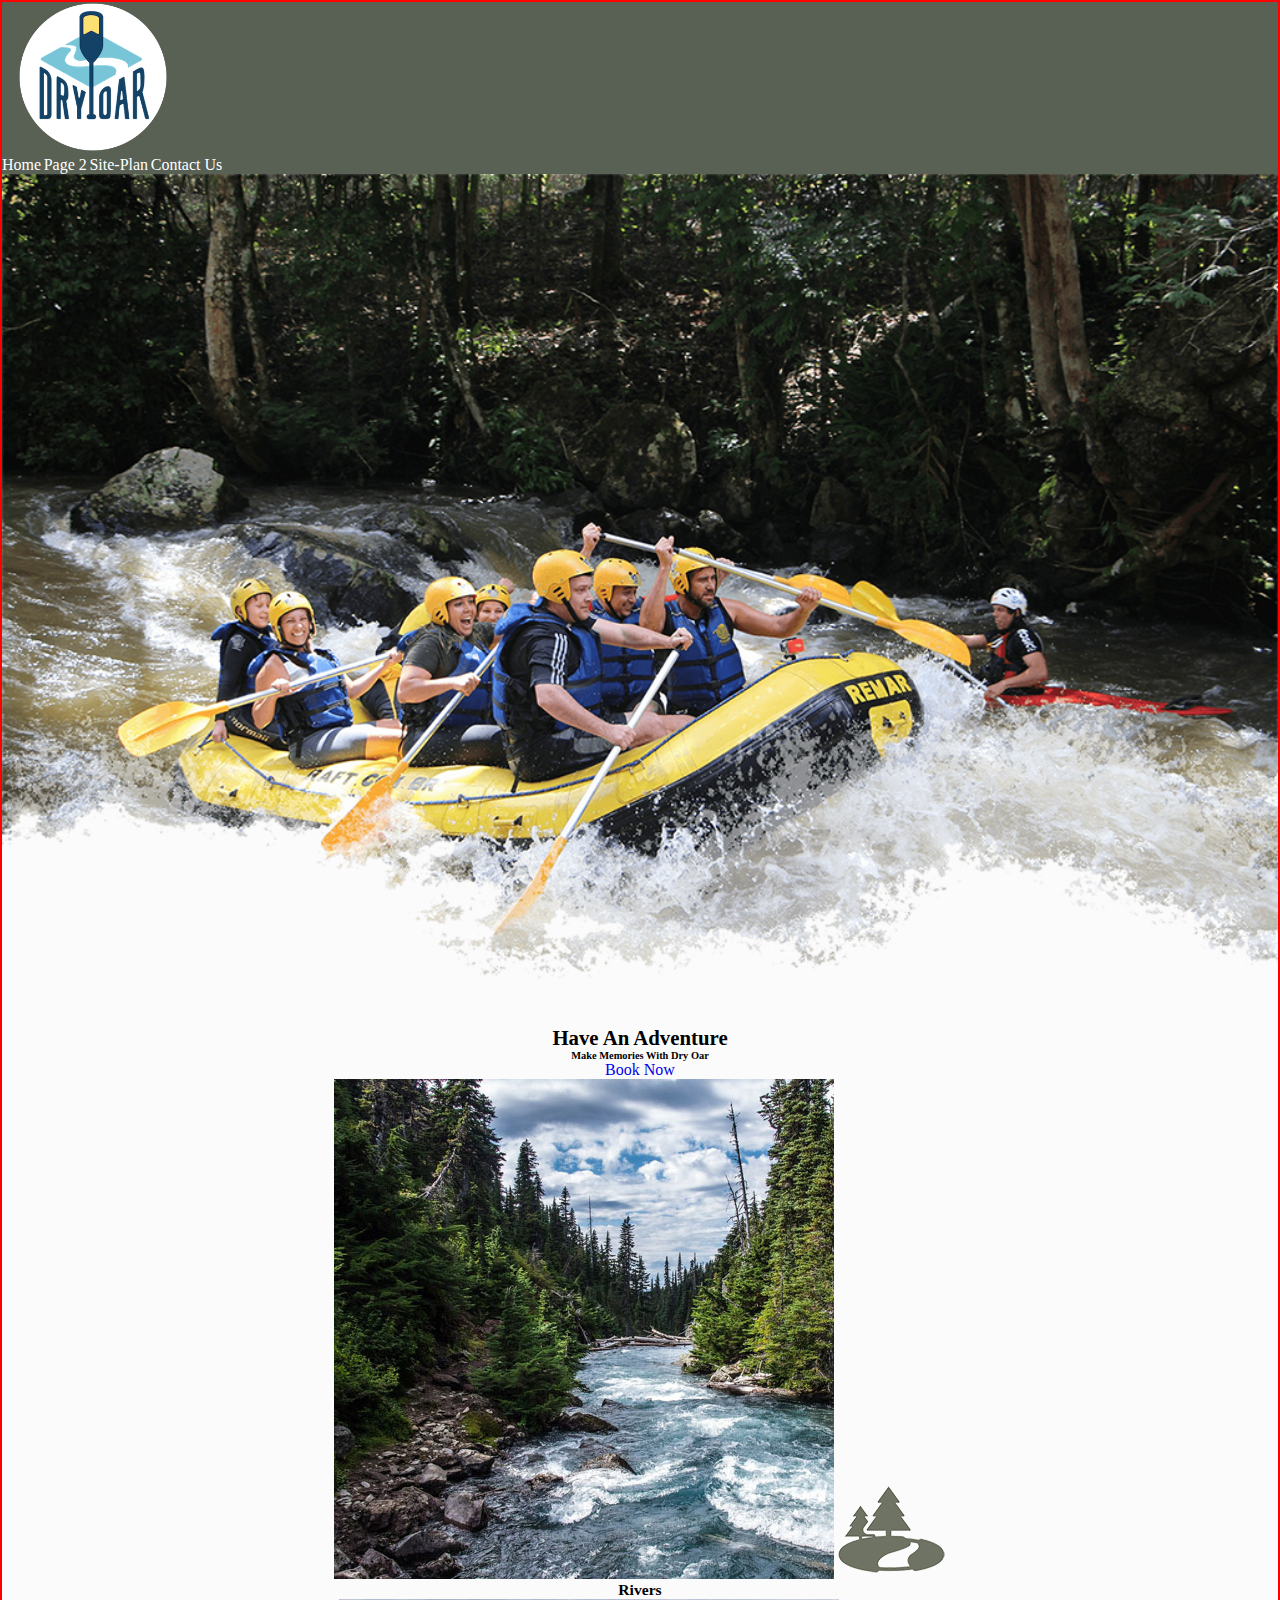
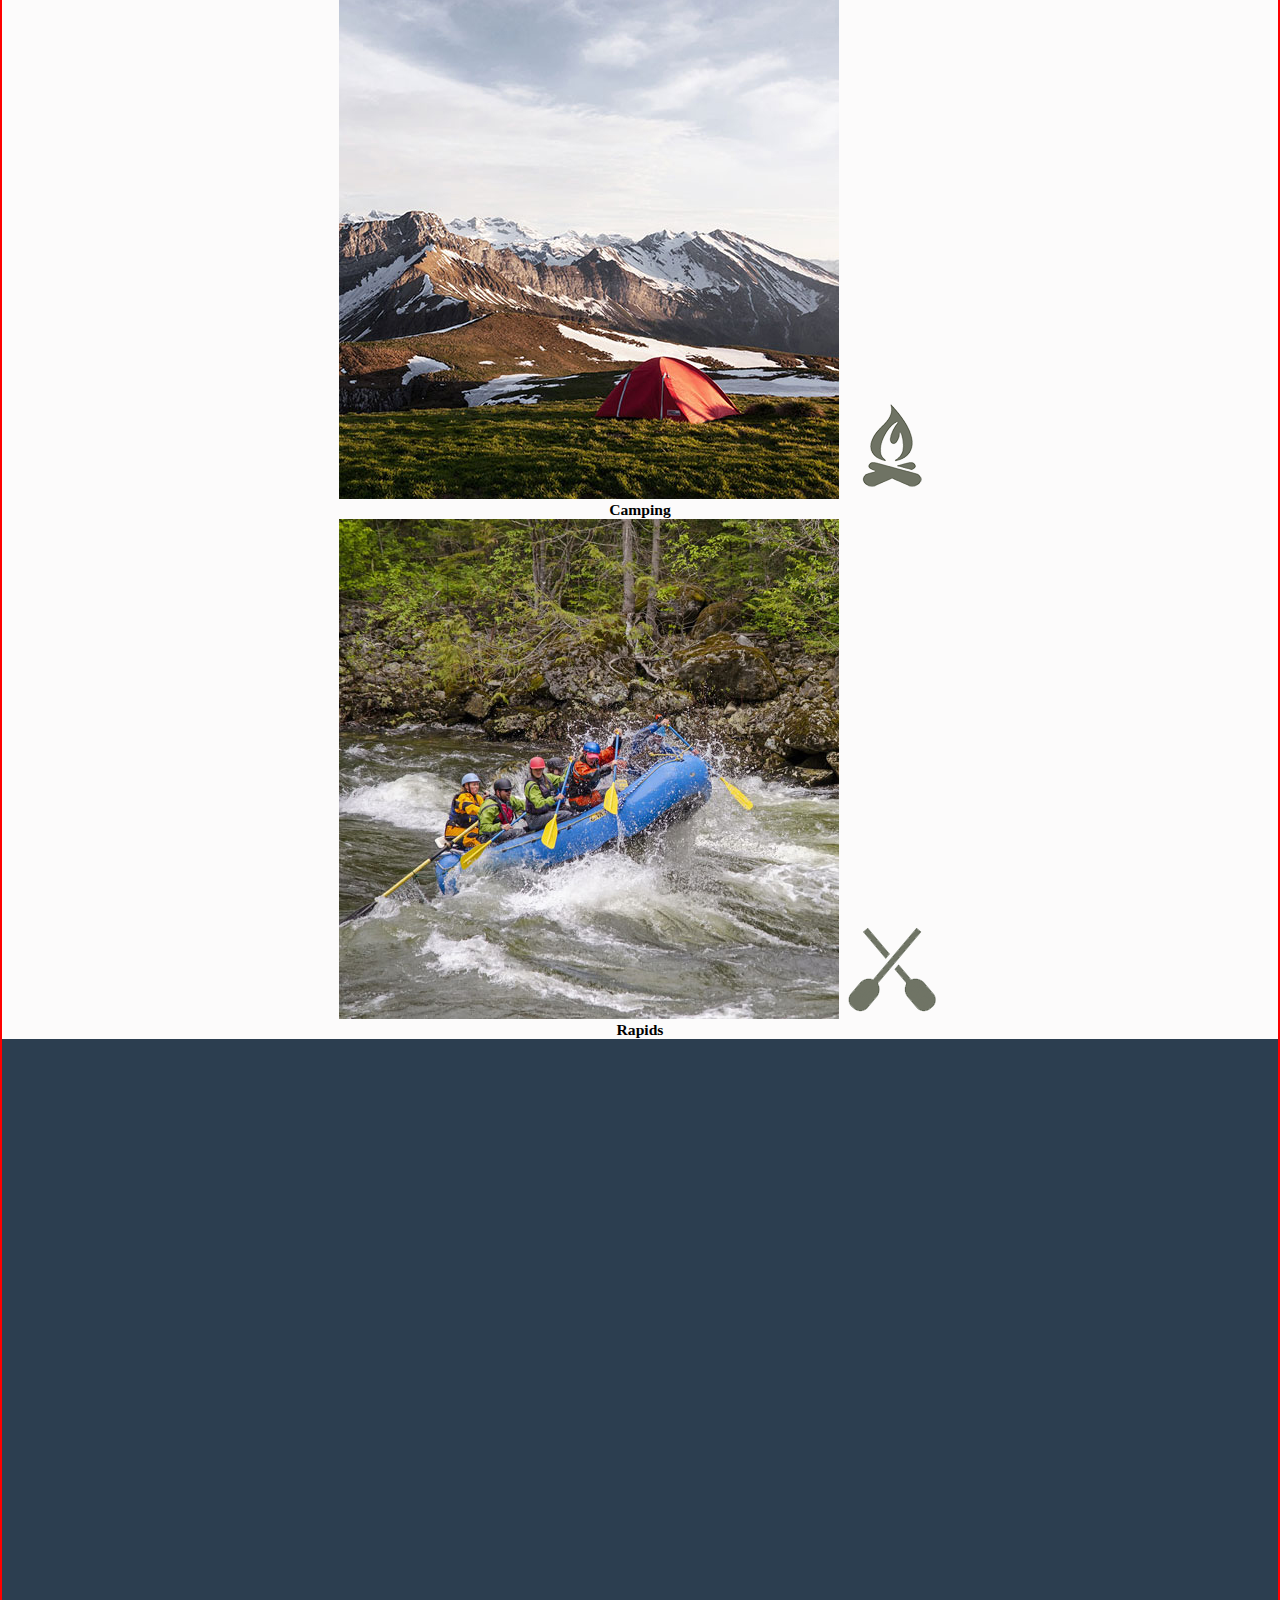
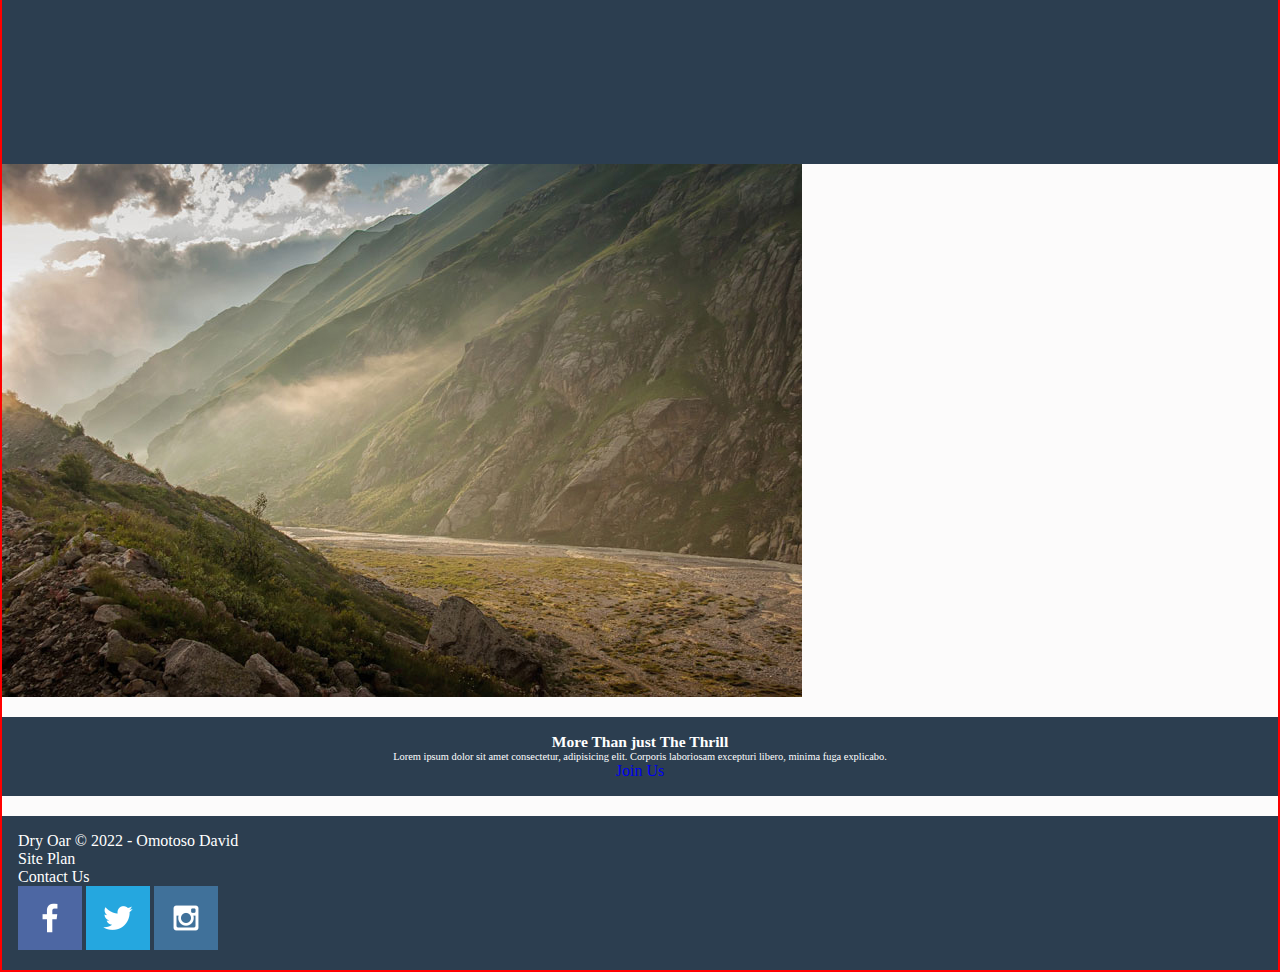
==== wrr/index.html @ 2b9e4d1c "created the css file for the wrr poject" ====
<!DOCTYPE html>
<html lang="en">
<head>
          <meta charset="UTF-8">
          <meta http-equiv="X-UA-Compatible" content="IE=edge">
          <meta name="viewport" content="width=device-width, initial-scale=1.0">
          <link rel="stylesheet" href="./styles/style.css">
          <title>Document</title>
</head>
<body>
          <div id="content">

                    <header>
                              <a id="logo-link" href="index.html"><img src="images/logo.png" alt="Dry Oar Logo" class="logo"></a>
                              <nav>
                                        <a href="index.html">Home</a>
                                        <a href="#">Page 2</a>
                                        <a href="site-plan-rafting.html">Site-Plan</a>
                                        <a href="contact-us.html">Contact Us</a>
                                        <!-- <a href=""></a> -->
                              </nav>
                    </header>
          
                    <div id="hero">
                              <div id="hero-box">
                                        <img src="images/hero.png" alt="People Enjoying whit" id="hero-img">
                              </div>
                    </div>
                    
                    <section id="hero-msg">
                              <h1 class="home-title">Have An Adventure</h1>
                              <h4>Make Memories With Dry Oar</h4>
                              <div class="button-box">
                                        <a href="rates.html" class="book">Book Now</a>
                              </div>
          
                              
                    </section>
          
                    <main class="home-grid">
                              <section class="River-cards">
                                        <img class="card-img" src="images/rivers.jpg" alt="river in forest">
                                        <img class="icon" src="images/river_icon.png" alt="river icon">
                                        <h2>Rivers</h2>
                              </section>
          
                              <section class="camping-cards">
                                        <img class="card-img" src="images/camping.jpg" alt="tent in mountains">
                                        <img class="icon" src="images/fire_icon.png" alt="fire icon">
                                        <h2>Camping</h2>
                              </section>
          
                              <section class="rapid-cards">
                                        <img class="card-img" src="images/rapids.jpg" alt="rafting boat">
                                        <img class="icon" src="images/oars.png" alt="oars icon">
                                        <h2>Rapids</h2>
                              </section>

                              <div id="background"></div> 
                              
                              <img src="images/mountains.jpg" alt="Misty mountains" class="mountains">
                              <section class="msg">
                                        <h2>More Than just The Thrill</h2>
                                        <p>Lorem ipsum dolor sit amet consectetur, adipisicing elit. Corporis laboriosam excepturi libero, minima fuga explicabo.</p>
                                        <a href="rivers.html" class="join">Join Us</a>
                              </section>
                    </main>
          
                    <footer>
                              <p>Dry Oar &copy; 2022 - Omotoso David</p>
                              <p><a href="site-plan-rafting.html">Site Plan</a></p>
                              <p><a href="contact-us.html">Contact Us</a></p>
                              <div class="social">
                                        <a href="https://facebook.com"><img src="images/facebook.png" alt="fb icon"></a>
                                        <a href="https://twitter.com"><img src="images/twitter.png" alt="twitter icon"></a>
                                        <a href="https://instagram.com"><img src="images/instagram.png" alt="Instagram icon"></a>
                              </div>
                    </footer>
          </div>
          
</body>
</html>
---- wrr/styles/style.css ----
* {
          margin: 0;
          padding: 0;
          box-sizing: border-box;
}

:root {
          /* change the values below to your colors from your palette */
          --primary-color: #2A2B2A   ;
          --secondary-color: #EFF8E2 ;
          --accent1-color: #D5A021;
          --accent2-color: #7A8FE1;
        
          /* change the values below to your chosen font(s) */
          --heading-font: Lato, Helvetica, sans-serif;
          --paragraph-font: 'Lato', sans-serif;
        
          /* these colors below should be chosen from among your palette colors above */
          --headline-color-on-white: #2c3e50;  /* headlines on a white background */ 
          --headline-color-on-color: white; /* headlines on a colored background */ 
          --paragraph-color-on-white: #2c3e50; /* paragraph text on a white background */ 
          --paragraph-color-on-color: white; /* paragraph text on a colored background */ 
          --paragraph-background-color: #f1f2f6  ;
          --nav-link-color: #2c3e50;
          --nav-background-color: #6E8898;
          --nav-hover-link-color: white;
          --nav-hover-background-color: #2c3e50;
        }


#content {
          max-width: 1600px;
          margin: 0 auto;
          border: 2px solid red;
          text-align: center;
}
a {
          text-decoration: none;
          font-size: 1rem;
}
a:hover {
          background-color: var(--primary-color);
          color: var(--paragraph-color-on-color);
}
nav a
#hero-msg h1, #hero-msg h4
.button-box
main section {
          text-align: center;
}

body {
          background-color: #fcfbfb;
          font-size: 65%;
      }
header {
          background-color:rgba(20,30,13, .7);
          text-align: left;
          color: var(--headline-color-on-color);
      }
header img {
          max-height: 150px;
          margin-left: 1rem;
}
header a {
          color: var(--paragraph-color-on-color);
}
nav a:hover {
          background-color: black;
      }

/* hero {
          width: 100%;
} */

#hero-box img {
          width: 100%;
}

#background {
          height: 725px;
          width: 100%;
          background-color: var( --headline-color-on-white);
}

.mountains {
          
          display: block;
}

.msg {
          background-color: #2c3e50;
          margin: 20px 0;
          padding: 1rem;
          color: var(--paragraph-color-on-color);
}

footer {
          text-align: left;
          font-size: 1rem;
          padding: 1rem;
          background-color: #2c3e50;
          color: var(--paragraph-color-on-color);
}
footer a {
          line-height: 1rem;
          text-decoration: none;
          color: var(--paragraph-color-on-color);
}
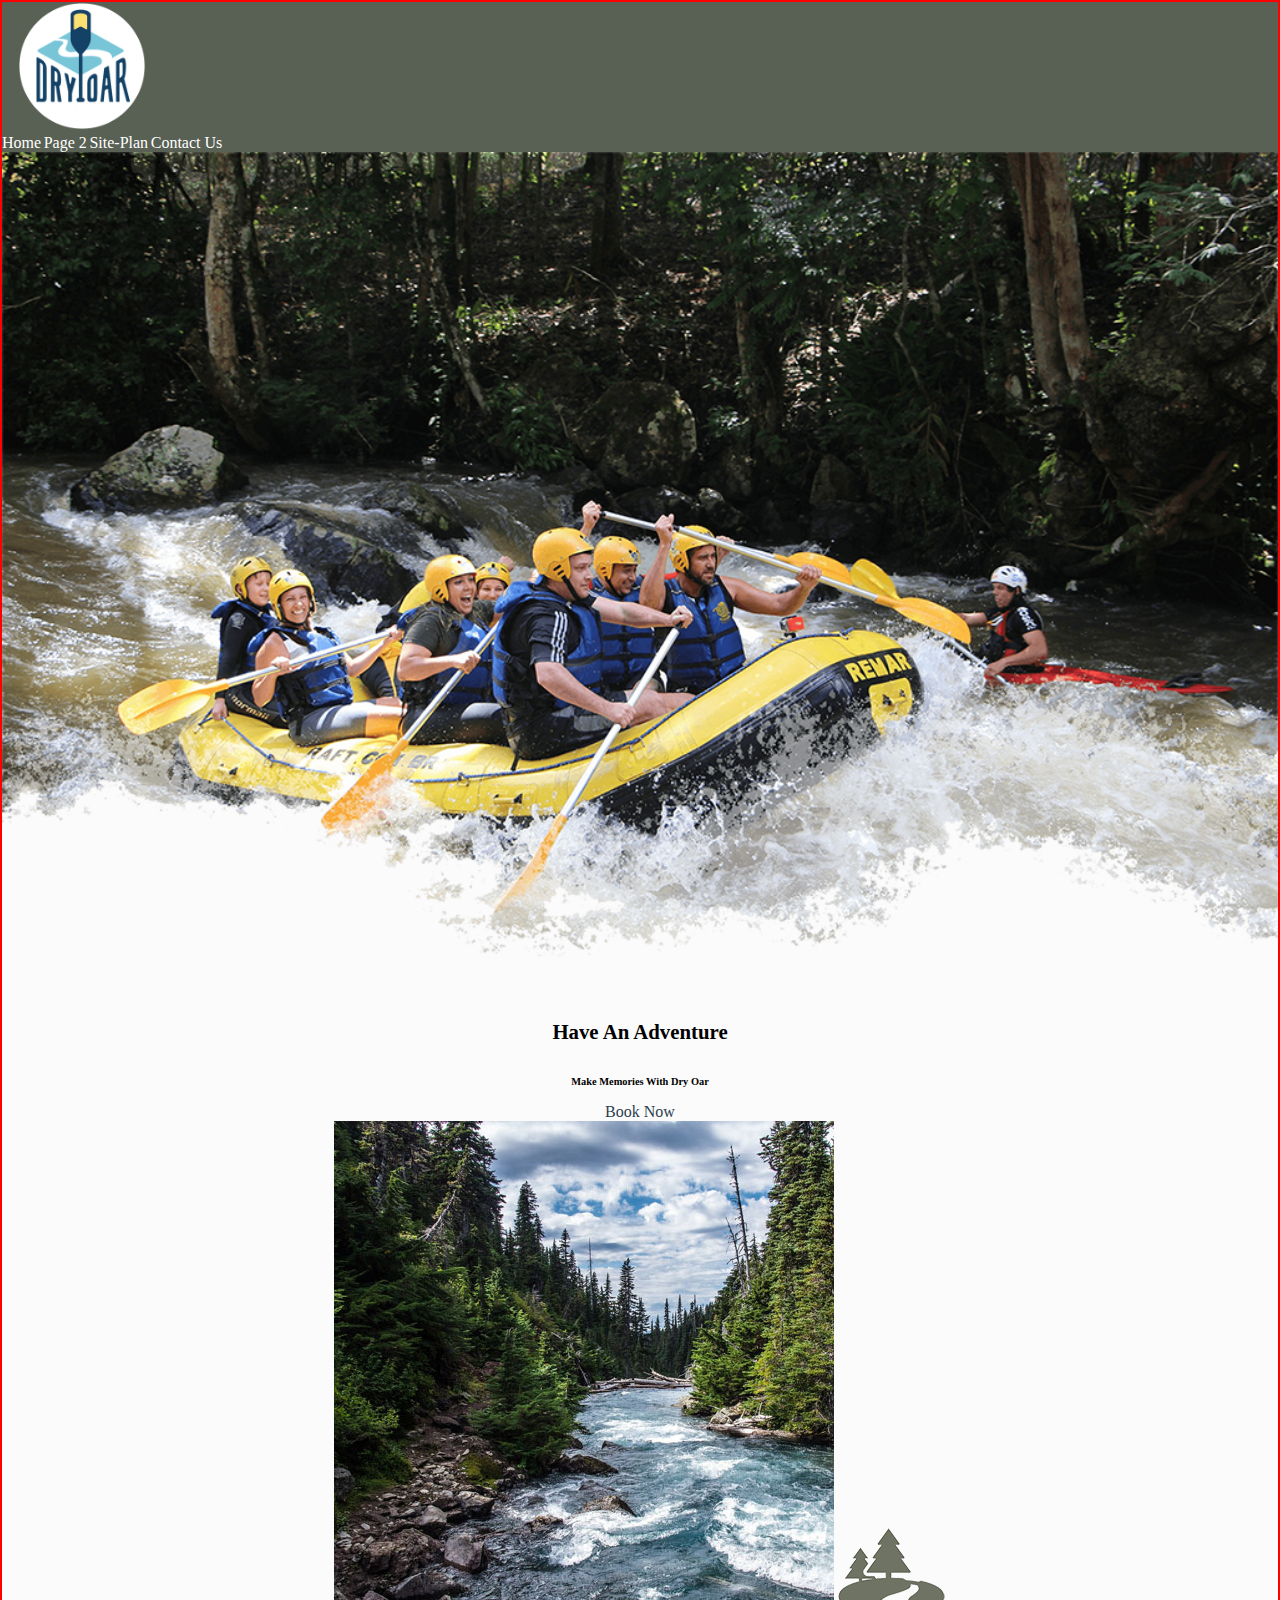
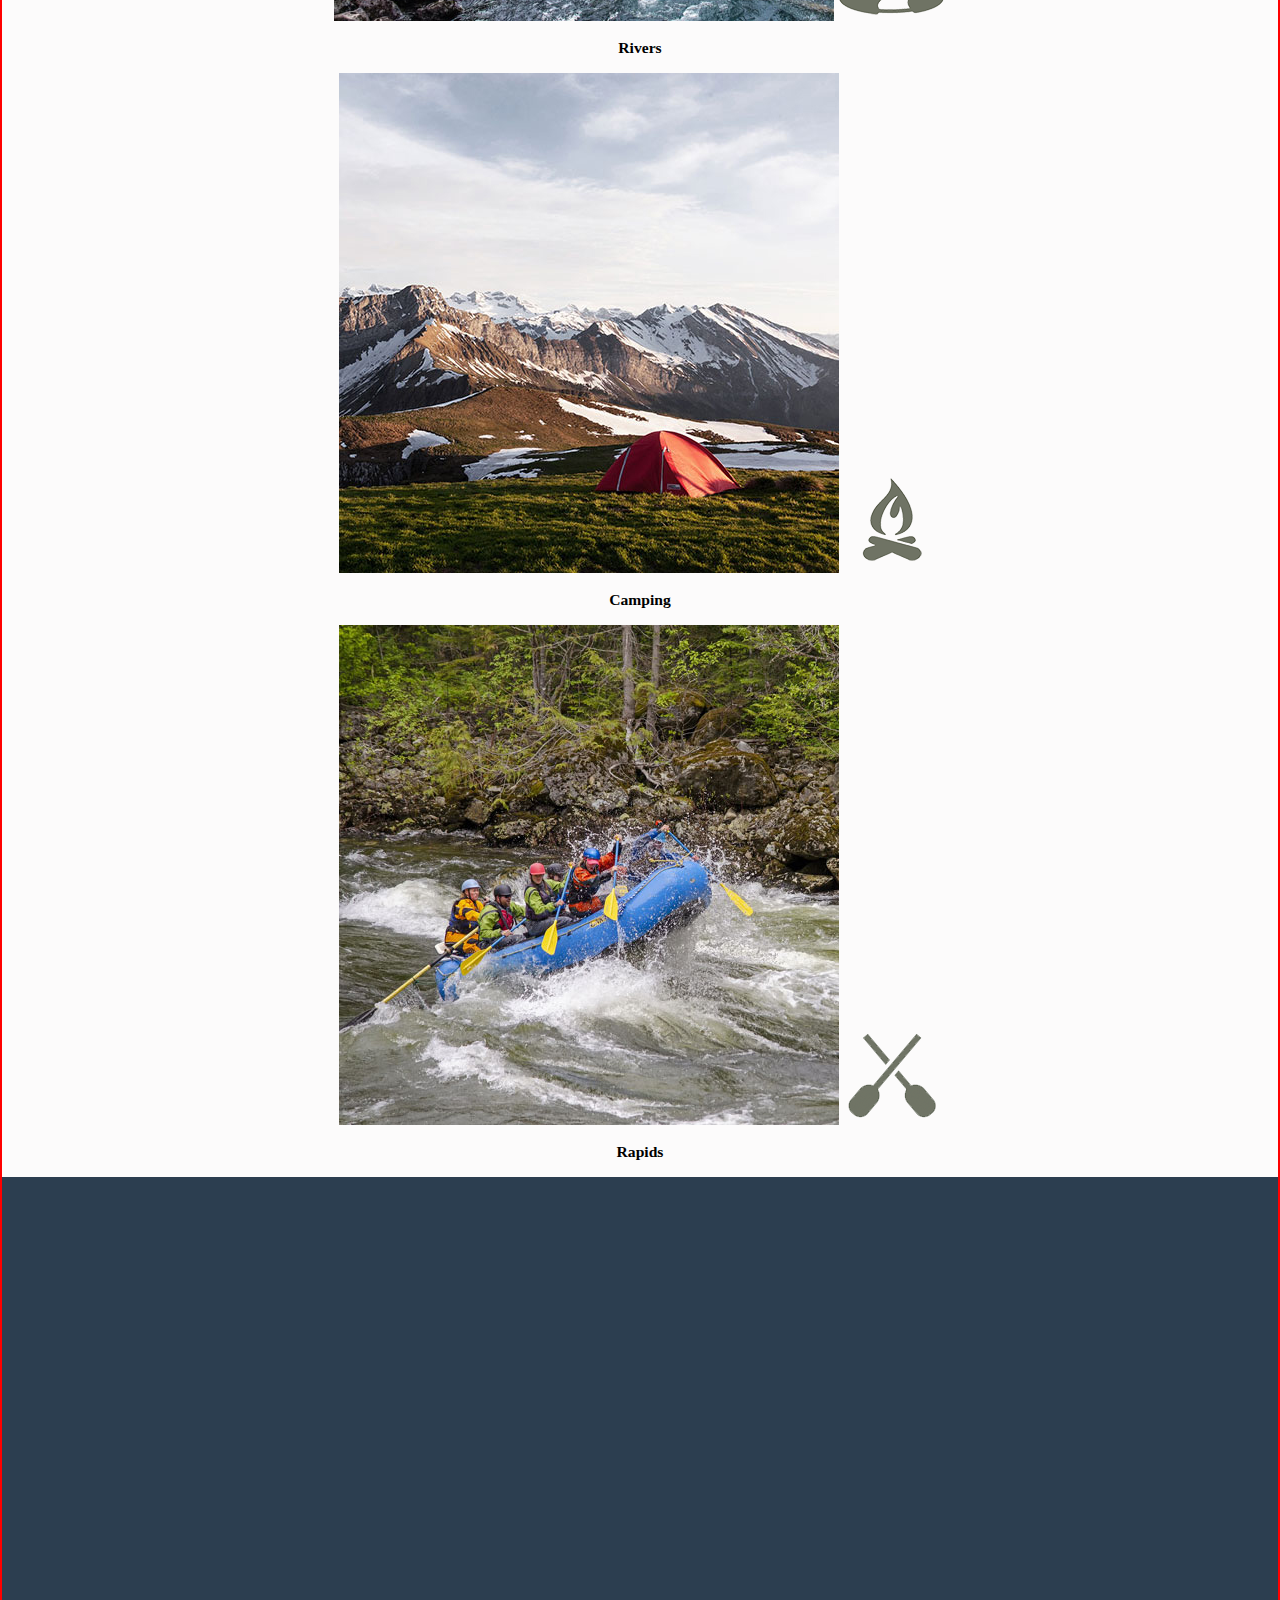
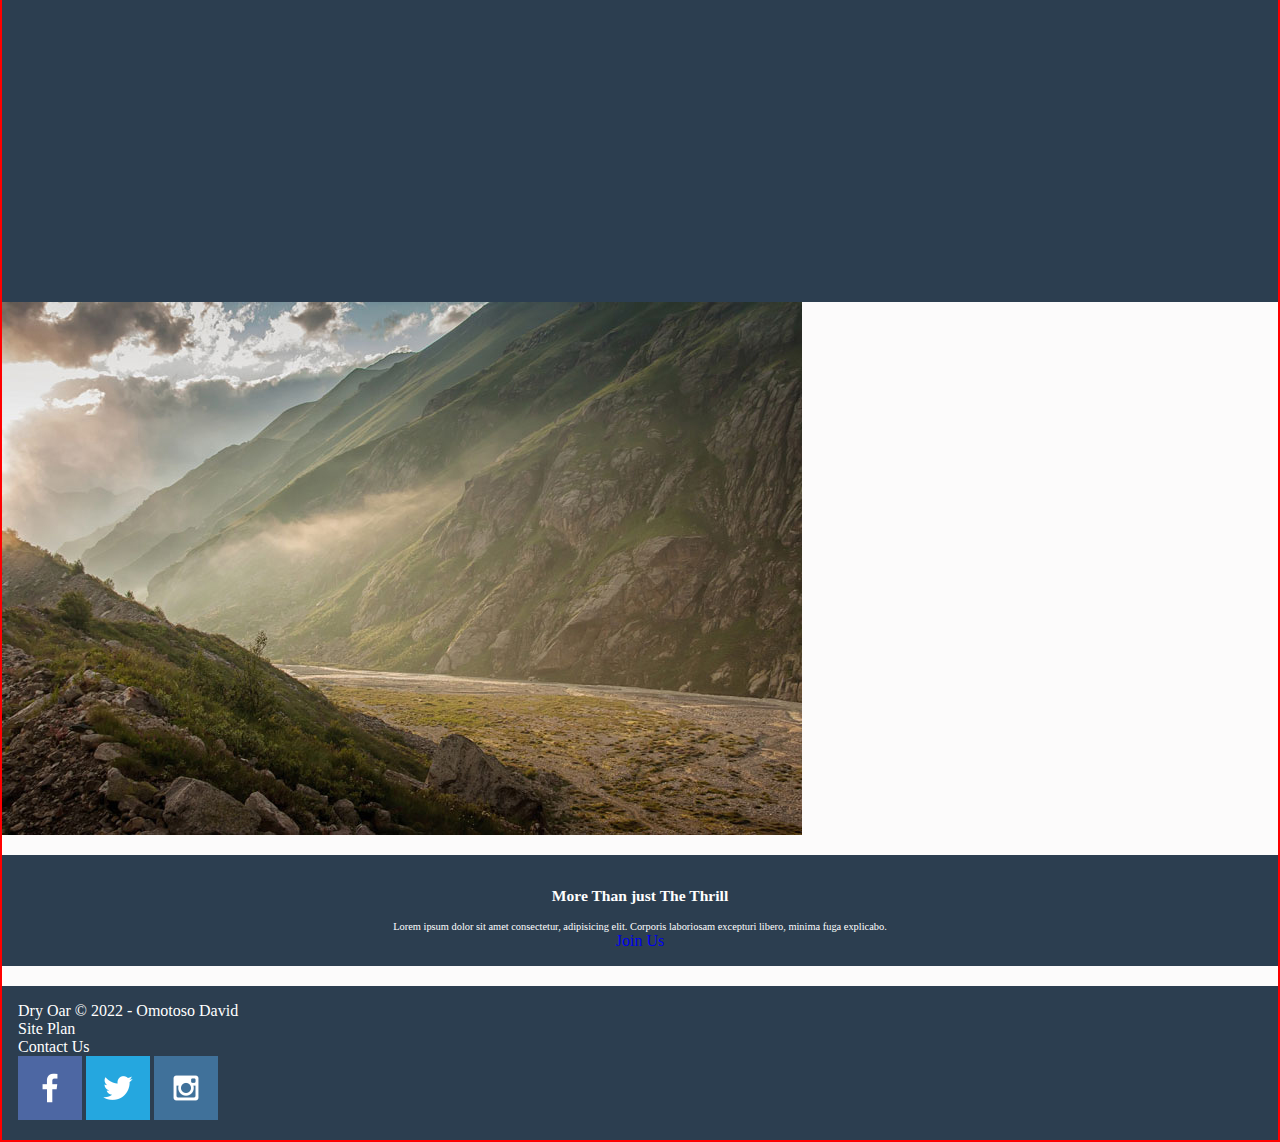
==== commit 6a19e638: "finished this weeks assignments" ====
--- a/wrr/index.html
+++ b/wrr/index.html
@@ -57,7 +57,7 @@
                               </section>
 
                               <div id="background"></div> 
-                              
+
                               <img src="images/mountains.jpg" alt="Misty mountains" class="mountains">
                               <section class="msg">
                                         <h2>More Than just The Thrill</h2>
@@ -71,9 +71,9 @@
                               <p><a href="site-plan-rafting.html">Site Plan</a></p>
                               <p><a href="contact-us.html">Contact Us</a></p>
                               <div class="social">
-                                        <a href="https://facebook.com"><img src="images/facebook.png" alt="fb icon"></a>
-                                        <a href="https://twitter.com"><img src="images/twitter.png" alt="twitter icon"></a>
-                                        <a href="https://instagram.com"><img src="images/instagram.png" alt="Instagram icon"></a>
+                                        <a href="https://facebook.com" target="_blank"><img src="images/facebook.png" alt="fb icon"></a>
+                                        <a href="https://twitter.com" target="_blank"><img src="images/twitter.png" alt="twitter icon"></a>
+                                        <a href="https://instagram.com" target="_blank"><img src="images/instagram.png" alt="Instagram icon"></a>
                               </div>
                     </footer>
           </div>
--- a/wrr/styles/style.css
+++ b/wrr/styles/style.css
@@ -40,7 +40,7 @@
 }
 a:hover {
           background-color: var(--primary-color);
-          color: var(--paragraph-color-on-color);
+          color: var(--nav-hover-link-color);
 }
 nav a
 #hero-msg h1, #hero-msg h4
@@ -48,7 +48,9 @@
 main section {
           text-align: center;
 }
-
+h1, h2, h3, h4 {
+          padding: 1rem;
+}
 body {
           background-color: #fcfbfb;
           font-size: 65%;
@@ -64,6 +66,12 @@
 }
 header a {
           color: var(--paragraph-color-on-color);
+}
+.logo {
+          width: 8rem;
+}
+.button-box a {
+          color: var(--paragraph-color-on-white);
 }
 nav a:hover {
           background-color: black;
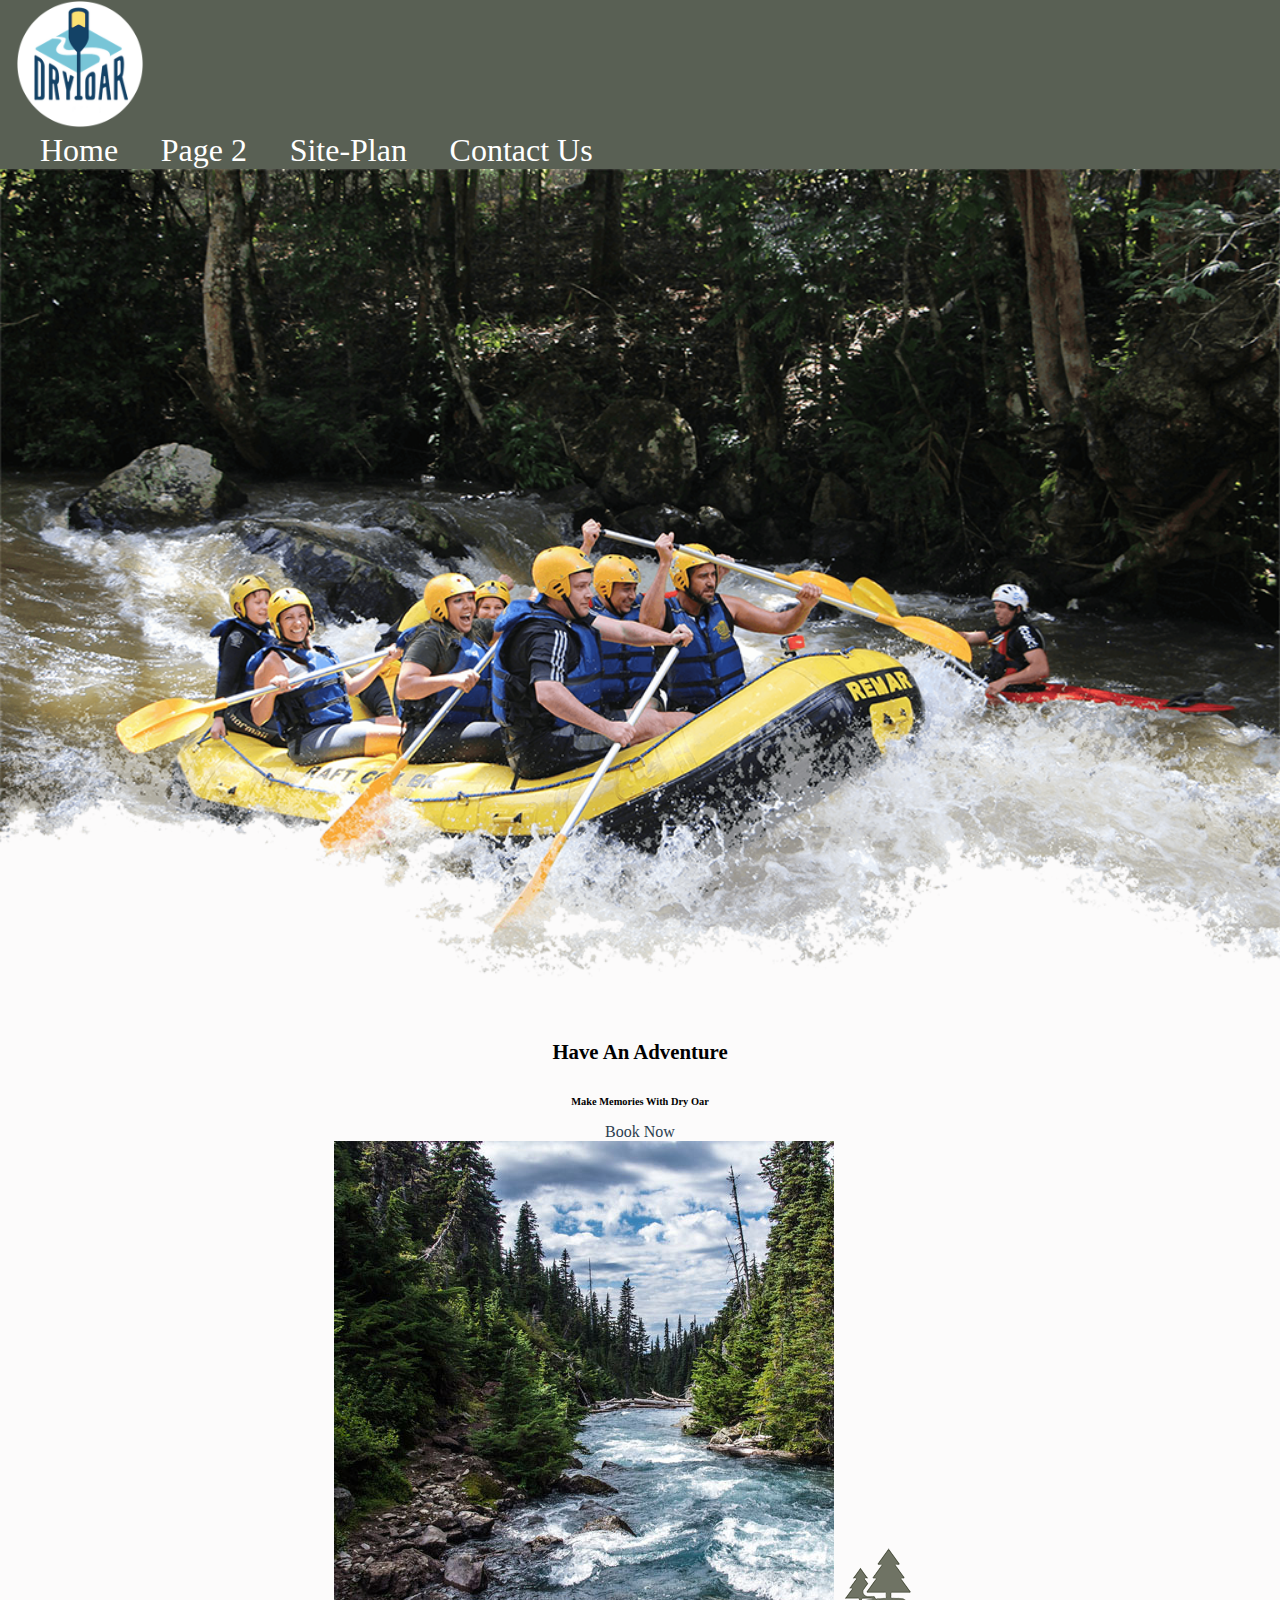
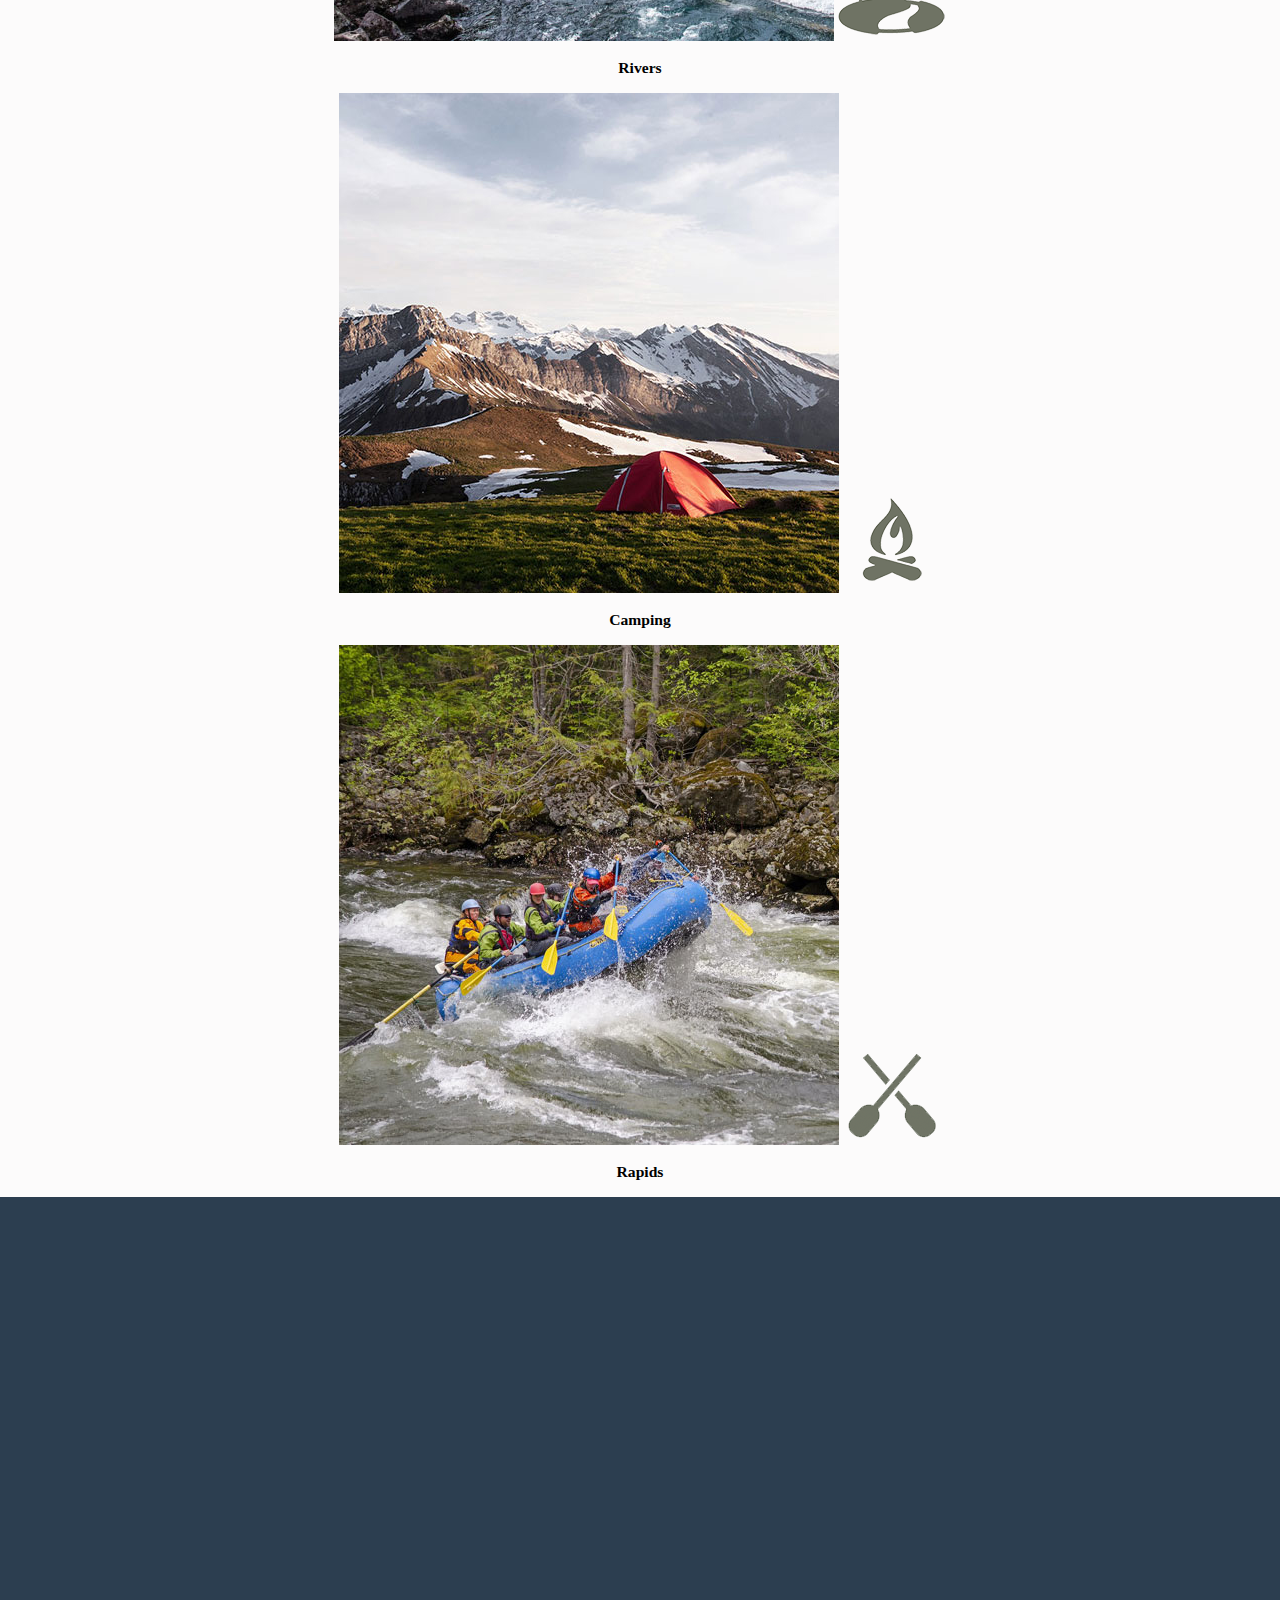
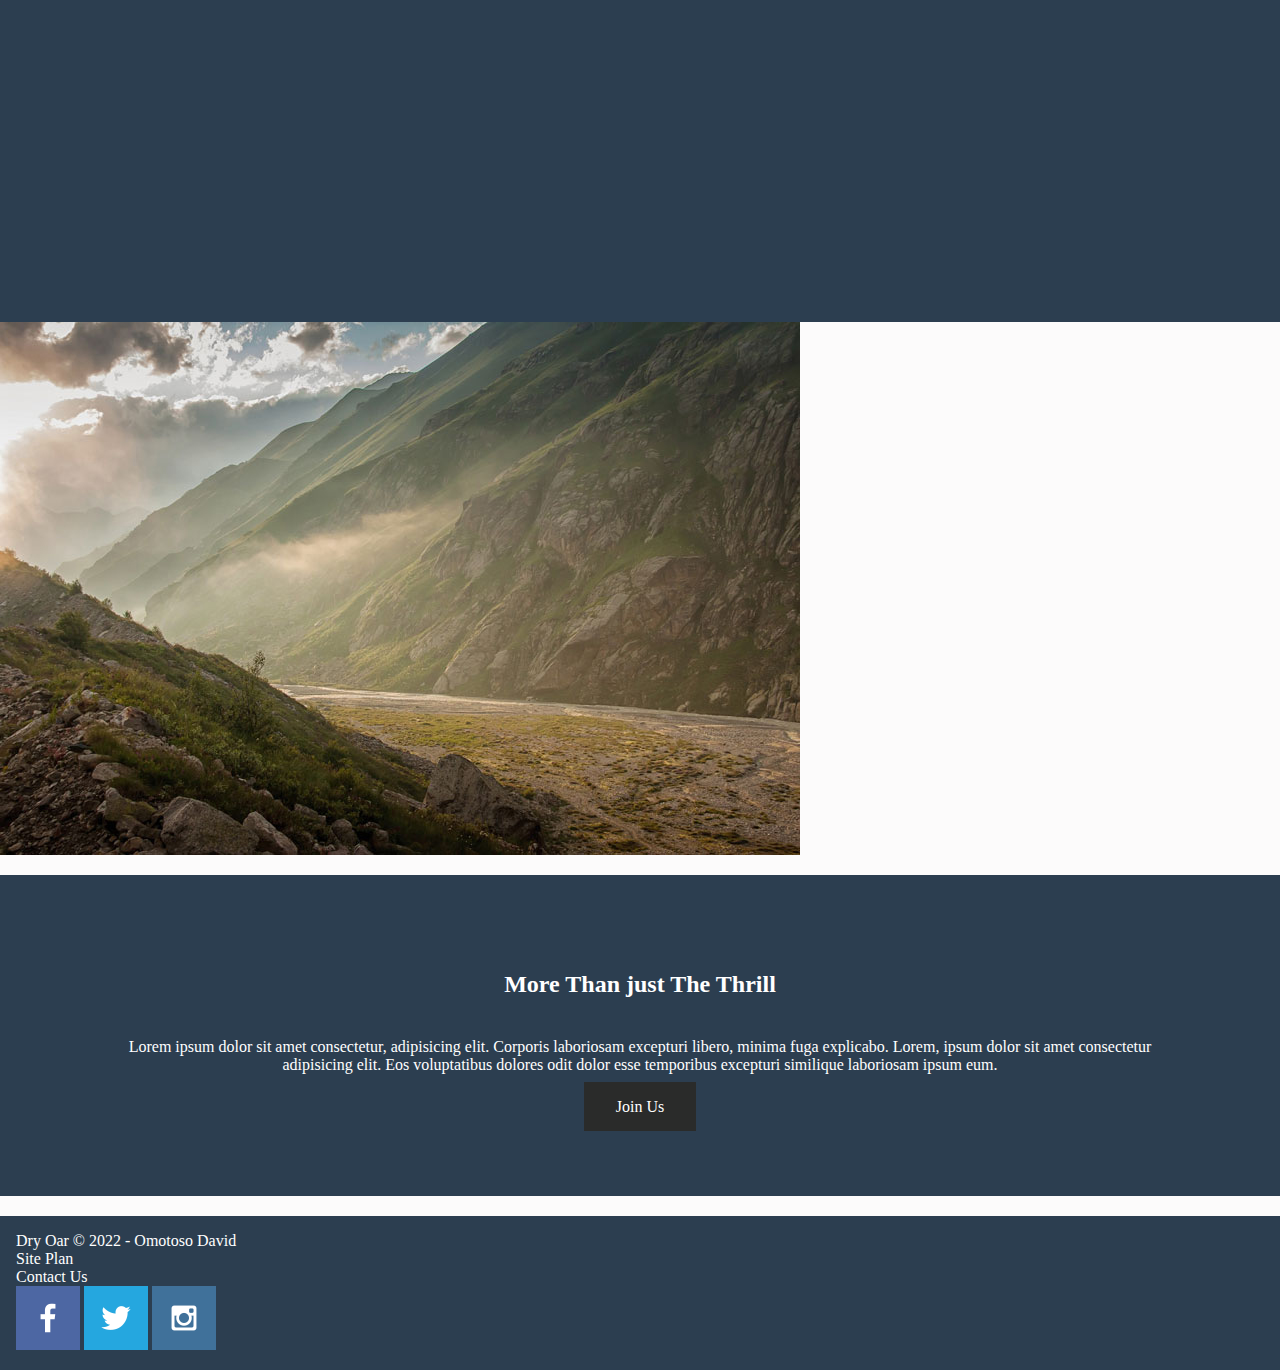
==== commit cb590077: "..." ====
--- a/wrr/index.html
+++ b/wrr/index.html
@@ -59,9 +59,10 @@
                               <div id="background"></div> 
 
                               <img src="images/mountains.jpg" alt="Misty mountains" class="mountains">
+
                               <section class="msg">
                                         <h2>More Than just The Thrill</h2>
-                                        <p>Lorem ipsum dolor sit amet consectetur, adipisicing elit. Corporis laboriosam excepturi libero, minima fuga explicabo.</p>
+                                        <p>Lorem ipsum dolor sit amet consectetur, adipisicing elit. Corporis laboriosam excepturi libero, minima fuga explicabo. Lorem, ipsum dolor sit amet consectetur adipisicing elit. Eos voluptatibus dolores odit dolor esse temporibus excepturi similique laboriosam ipsum eum.</p>
                                         <a href="rivers.html" class="join">Join Us</a>
                               </section>
                     </main>
@@ -70,6 +71,7 @@
                               <p>Dry Oar &copy; 2022 - Omotoso David</p>
                               <p><a href="site-plan-rafting.html">Site Plan</a></p>
                               <p><a href="contact-us.html">Contact Us</a></p>
+                              
                               <div class="social">
                                         <a href="https://facebook.com" target="_blank"><img src="images/facebook.png" alt="fb icon"></a>
                                         <a href="https://twitter.com" target="_blank"><img src="images/twitter.png" alt="twitter icon"></a>
--- a/wrr/styles/style.css
+++ b/wrr/styles/style.css
@@ -31,7 +31,7 @@
 #content {
           max-width: 1600px;
           margin: 0 auto;
-          border: 2px solid red;
+          /* border: 2px solid red; */
           text-align: center;
 }
 a {
@@ -47,6 +47,11 @@
 .button-box
 main section {
           text-align: center;
+}
+nav a {
+    margin-left: 2.5rem;
+    font-size: 2rem;
+    /* margin: auto; */
 }
 h1, h2, h3, h4 {
           padding: 1rem;
@@ -99,8 +104,9 @@
 .msg {
           background-color: #2c3e50;
           margin: 20px 0;
-          padding: 1rem;
+          padding: 5rem;
           color: var(--paragraph-color-on-color);
+          font-size: 1rem;
 }
 
 footer {
@@ -110,6 +116,16 @@
           background-color: #2c3e50;
           color: var(--paragraph-color-on-color);
 }
+
+section p {
+    margin: 1.5rem;
+}
+.join {
+    padding: 1rem 2rem;
+    margin-top: 2rem;
+    color: white;
+    background-color: #2A2B2A;
+}
 footer a {
           line-height: 1rem;
           text-decoration: none;
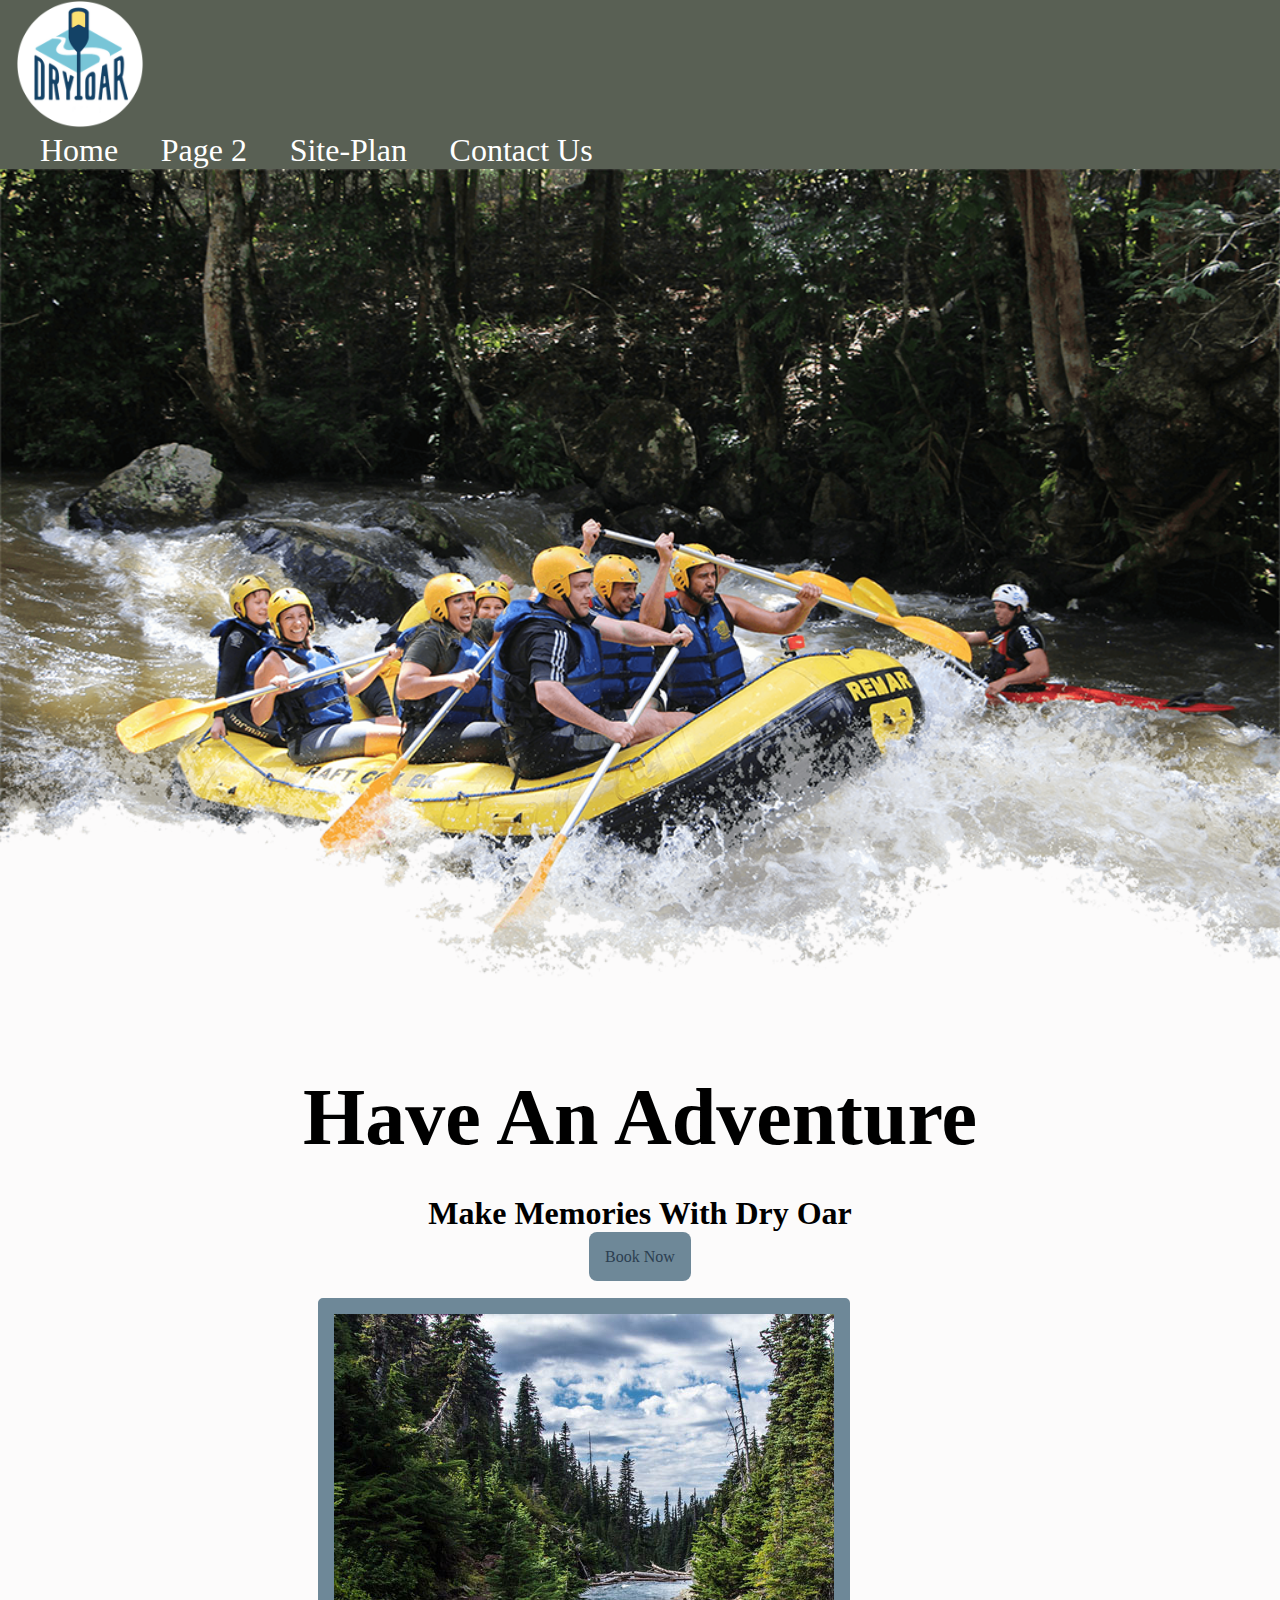
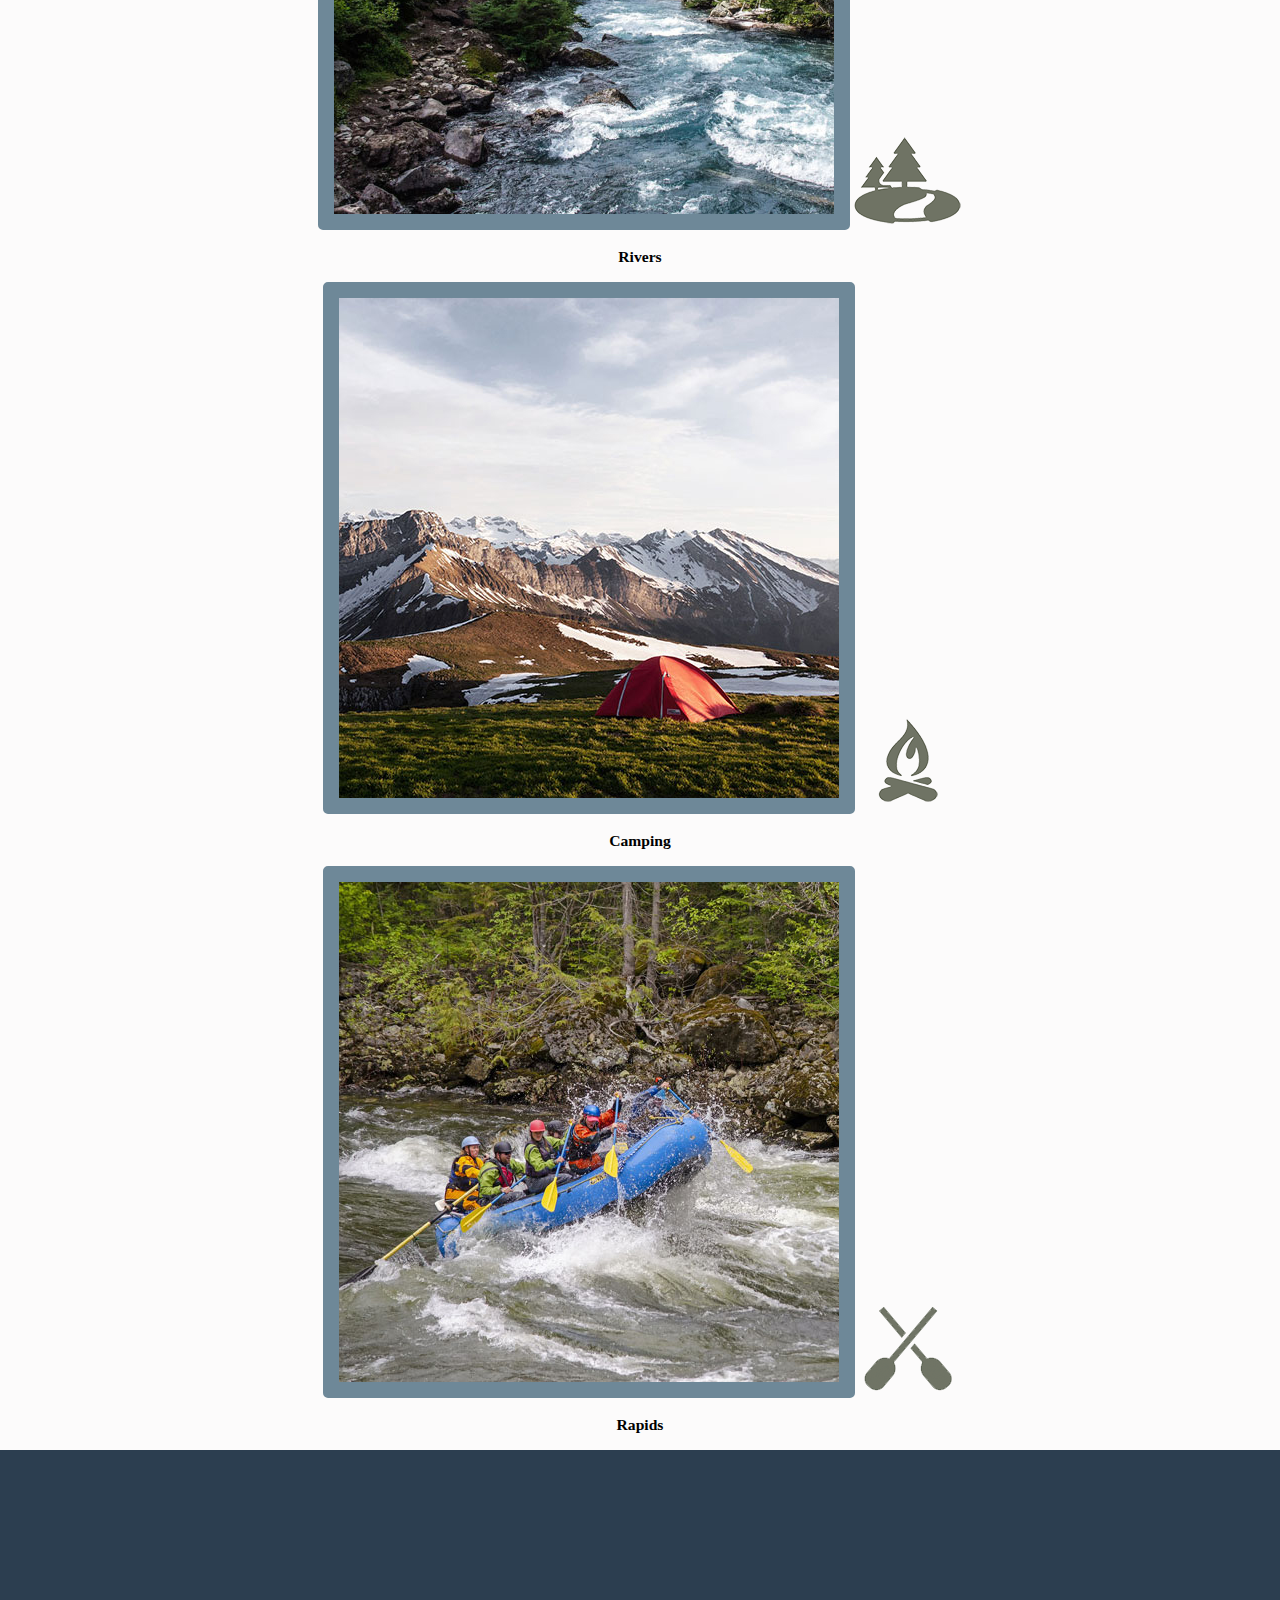
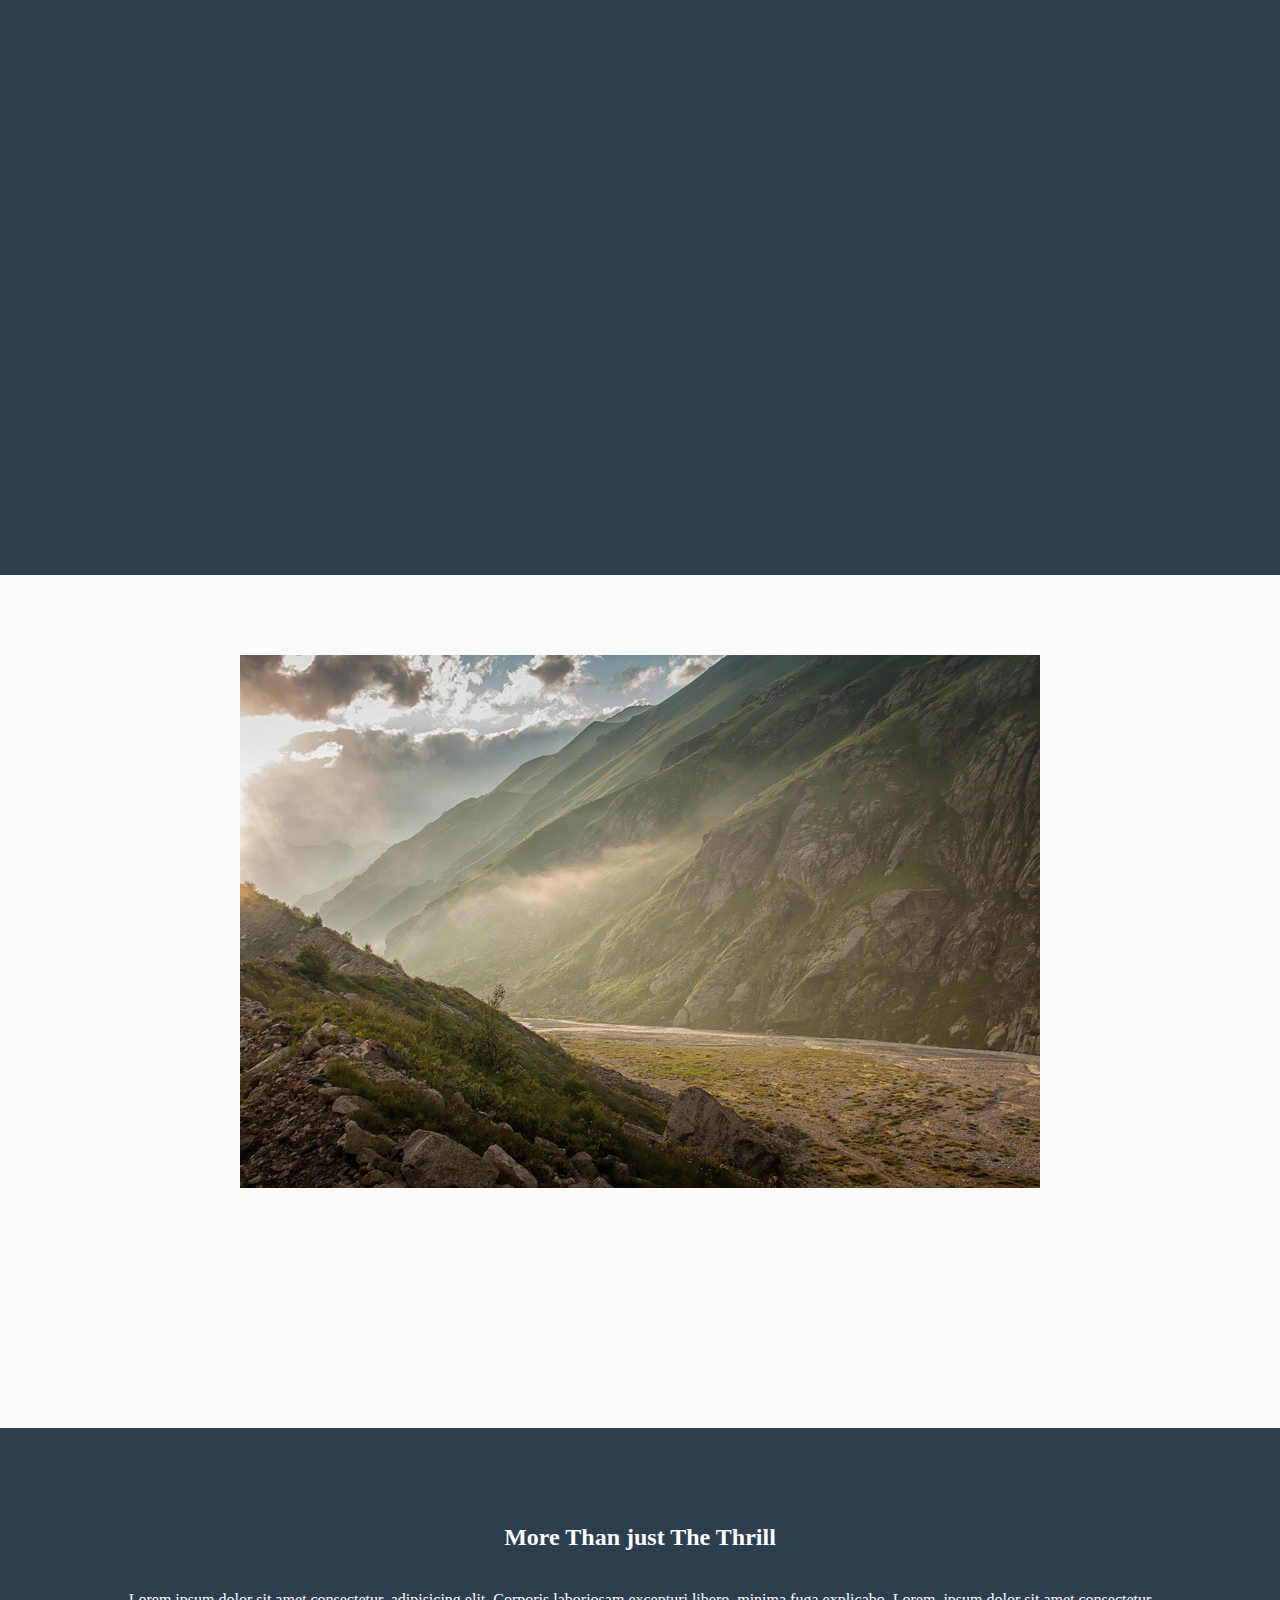
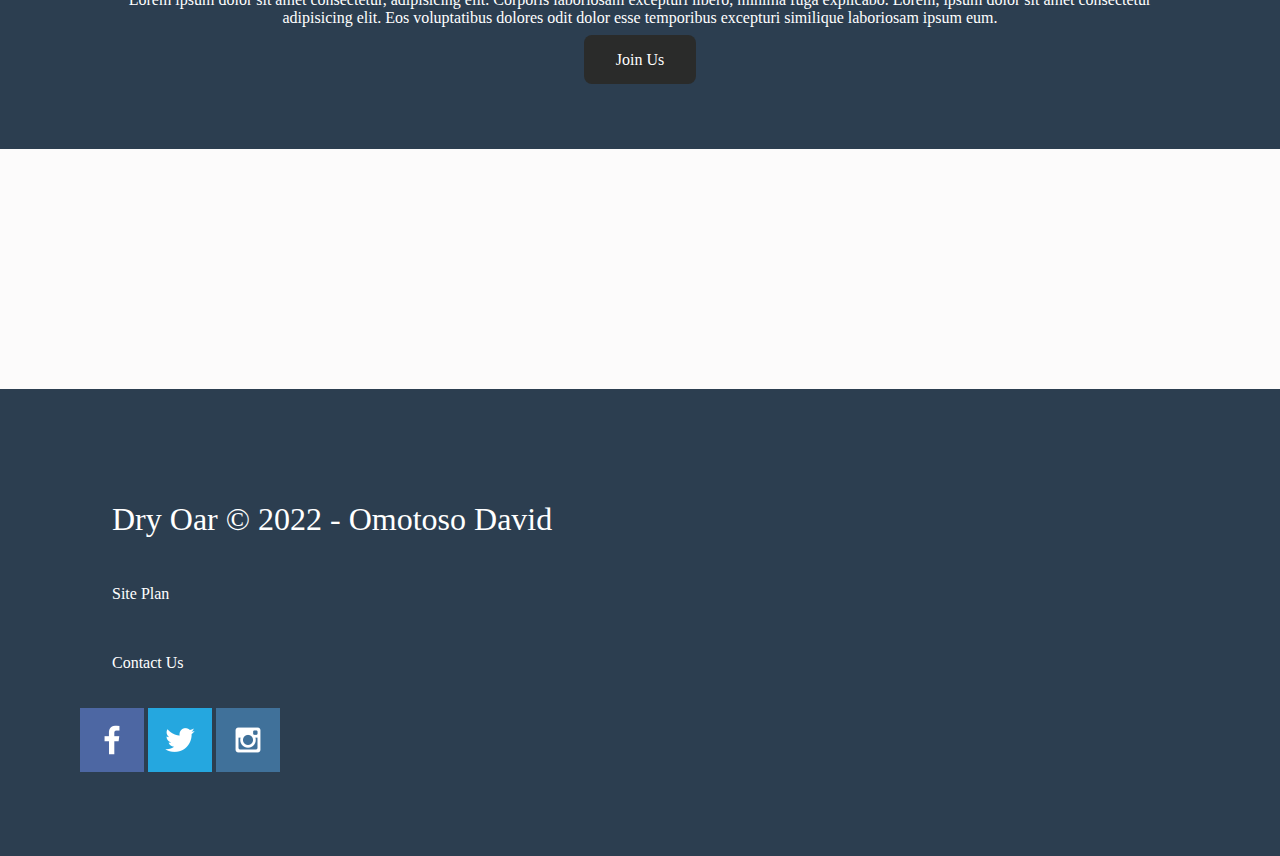
==== commit 858e26e2: "finished week 5 assignment" ====
--- a/wrr/index.html
+++ b/wrr/index.html
@@ -38,19 +38,19 @@
                     </section>
           
                     <main class="home-grid">
-                              <section class="River-cards">
+                              <section class="River-cards border">
                                         <img class="card-img" src="images/rivers.jpg" alt="river in forest">
                                         <img class="icon" src="images/river_icon.png" alt="river icon">
                                         <h2>Rivers</h2>
                               </section>
           
-                              <section class="camping-cards">
+                              <section class="camping-cards border">
                                         <img class="card-img" src="images/camping.jpg" alt="tent in mountains">
                                         <img class="icon" src="images/fire_icon.png" alt="fire icon">
                                         <h2>Camping</h2>
                               </section>
           
-                              <section class="rapid-cards">
+                              <section class="rapid-cards border">
                                         <img class="card-img" src="images/rapids.jpg" alt="rafting boat">
                                         <img class="icon" src="images/oars.png" alt="oars icon">
                                         <h2>Rapids</h2>
--- a/wrr/styles/style.css
+++ b/wrr/styles/style.css
@@ -42,12 +42,17 @@
           background-color: var(--primary-color);
           color: var(--nav-hover-link-color);
 }
+
+
 nav a
 #hero-msg h1, #hero-msg h4
 .button-box
 main section {
           text-align: center;
+          /* font-size: 2rem; */
 }
+
+
 nav a {
     margin-left: 2.5rem;
     font-size: 2rem;
@@ -72,6 +77,26 @@
 header a {
           color: var(--paragraph-color-on-color);
 }
+
+.home-title {
+    text-align: center;
+    font-size: 5rem;
+    font-family:lato ;
+}
+.book {
+    background-color: #6E8898;
+    padding: 1rem;
+    margin-bottom: 1rem;
+    border-radius: .5rem;
+}
+#hero-msg {
+    padding: 2rem;
+    margin: auto;
+    text-align: center;
+}
+#hero-msg h4 {
+    font-size: 2rem;
+}
 .logo {
           width: 8rem;
 }
@@ -82,50 +107,64 @@
           background-color: black;
       }
 
-/* hero {
-          width: 100%;
-} */
+.card-img {
+    border: 1rem solid var(--nav-background-color);
+    border-radius: 5px;
+}
 
 #hero-box img {
           width: 100%;
+
+
 }
-
+.home-grid {
+    margin: auto;
+    align-items: center;
+    justify-items: center;
+}
 #background {
           height: 725px;
           width: 100%;
           background-color: var( --headline-color-on-white);
+          margin-bottom: 5rem;
 }
 
 .mountains {
           
           display: block;
+          margin-bottom: 5rem;
 }
 
 .msg {
           background-color: #2c3e50;
-          margin: 20px 0;
+          margin: 15rem 0;
           padding: 5rem;
           color: var(--paragraph-color-on-color);
           font-size: 1rem;
 }
-
-footer {
-          text-align: left;
-          font-size: 1rem;
-          padding: 1rem;
-          background-color: #2c3e50;
-          color: var(--paragraph-color-on-color);
-}
-
 section p {
     margin: 1.5rem;
 }
 .join {
+    border-radius: .5rem;
     padding: 1rem 2rem;
     margin-top: 2rem;
     color: white;
     background-color: #2A2B2A;
 }
+footer {
+          text-align: left;
+          font-size: 1rem;
+          padding: 5rem;
+          background-color: #2c3e50;
+          color: var(--paragraph-color-on-color);
+}
+
+footer p {
+    margin: 2rem;
+    font-size: 2rem;
+}
+
 footer a {
           line-height: 1rem;
           text-decoration: none;
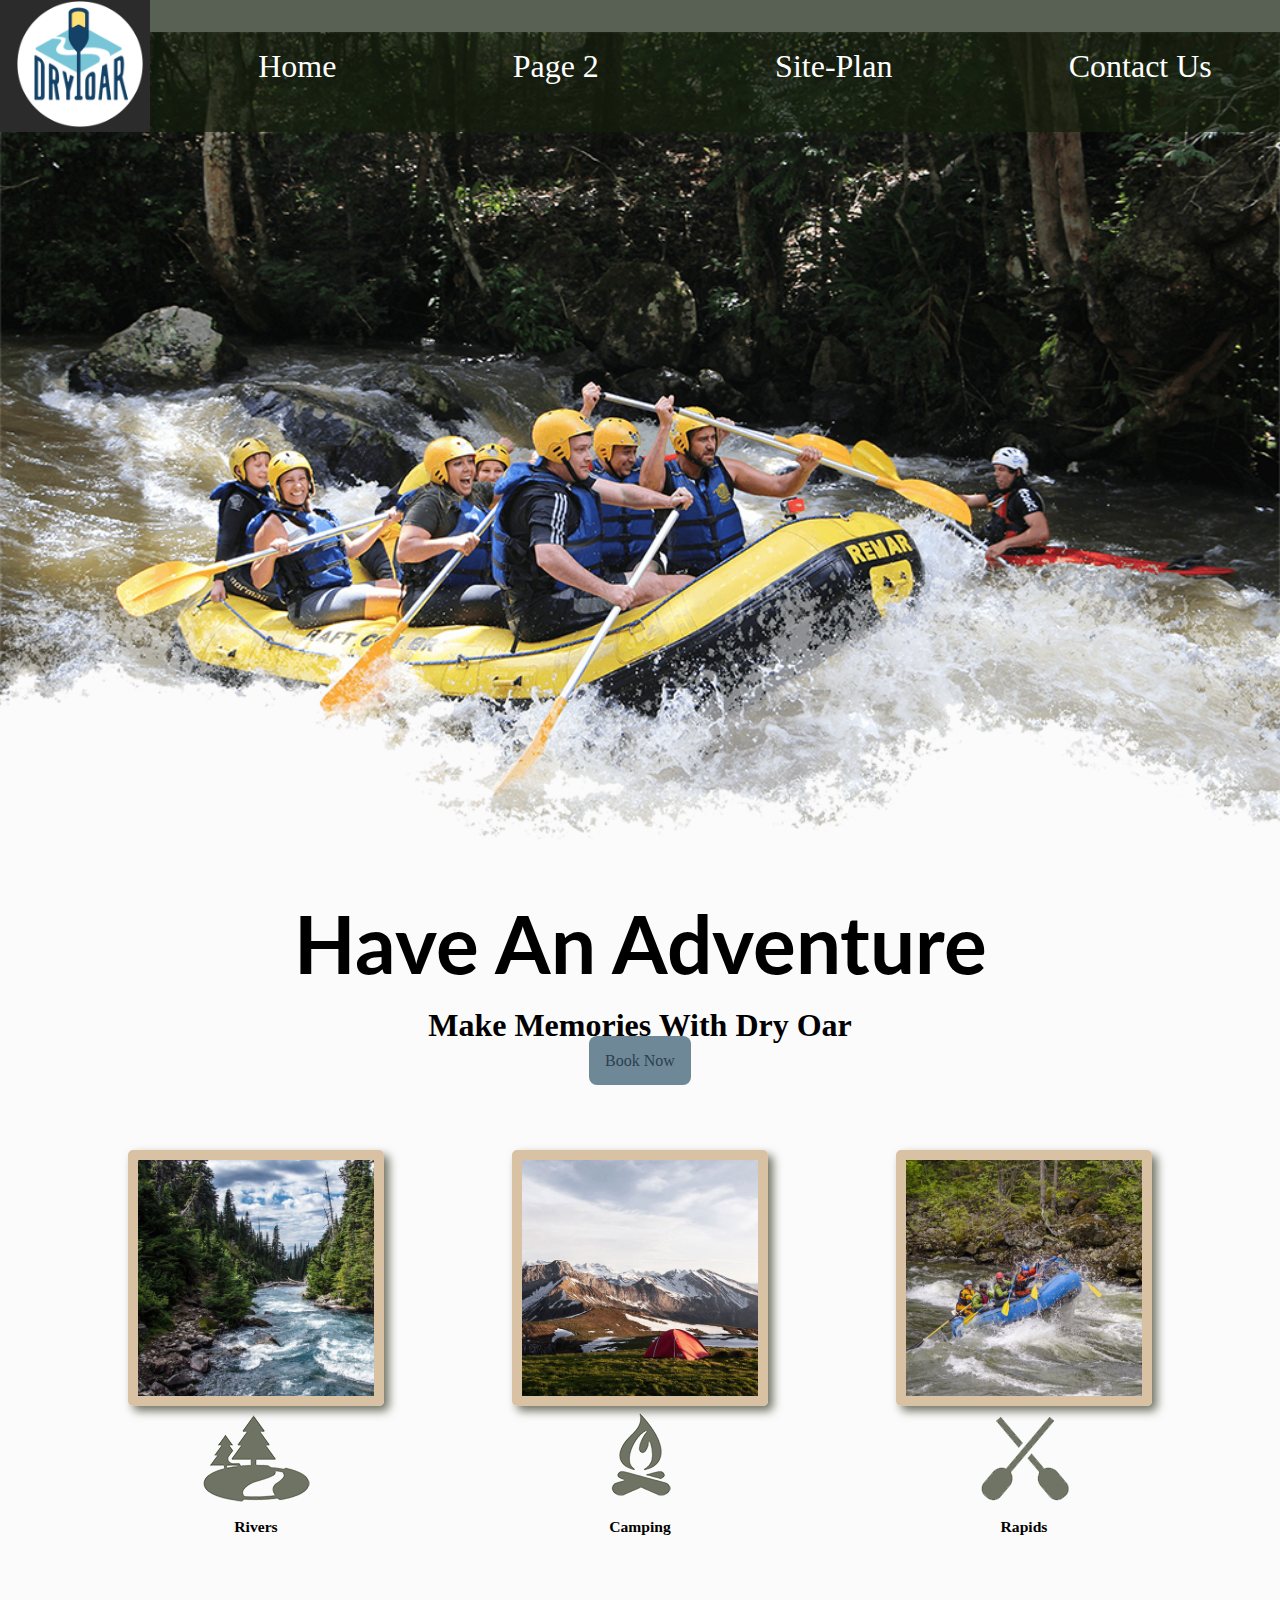
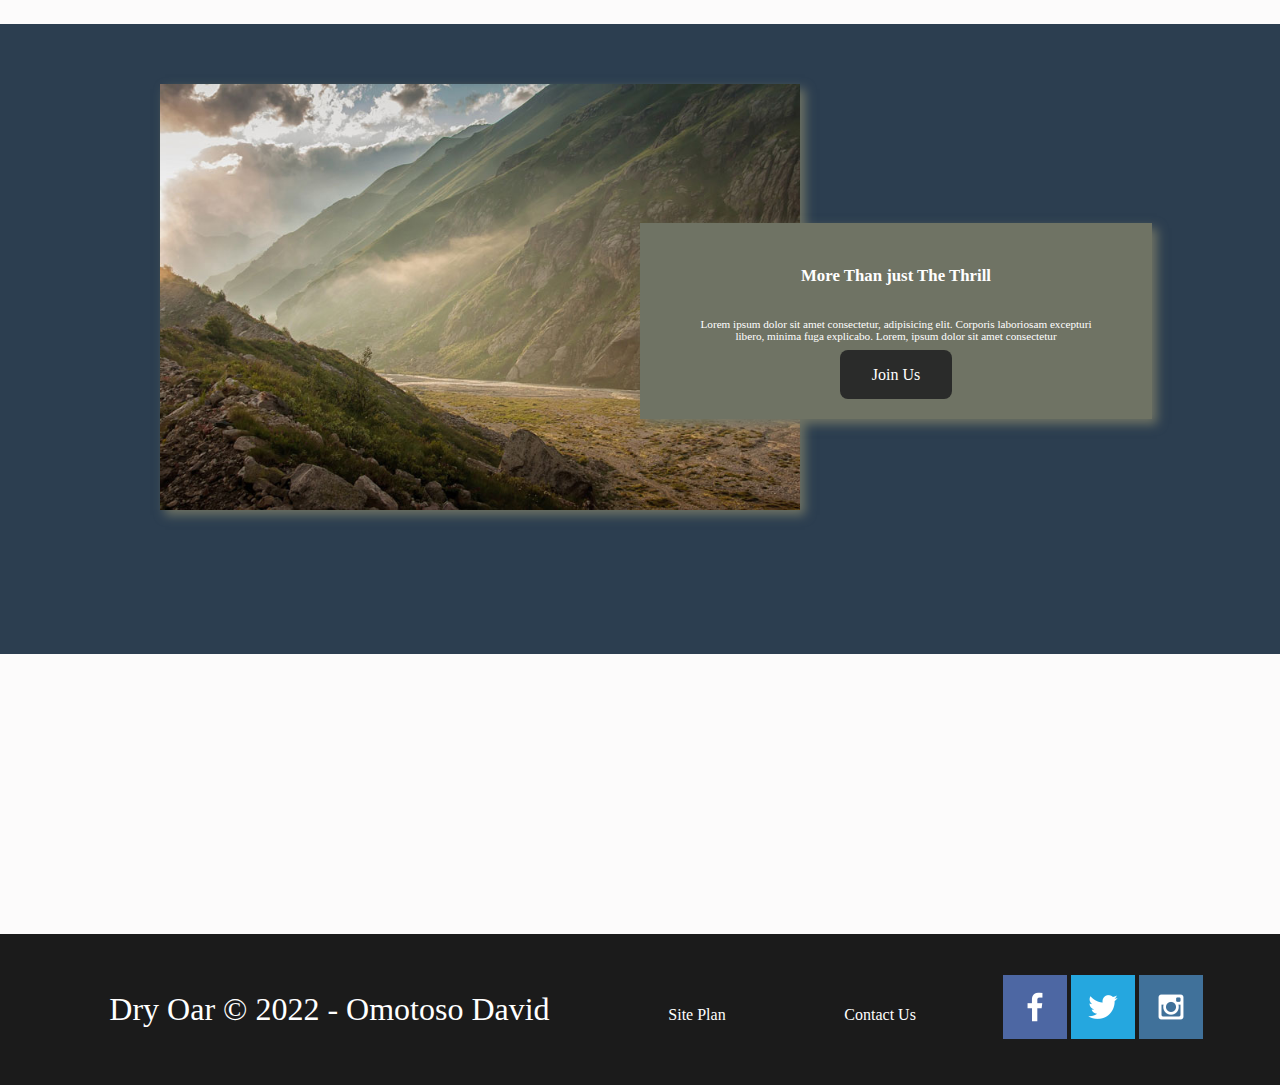
==== commit 28aa610d: "..." ====
--- a/wrr/index.html
+++ b/wrr/index.html
@@ -56,13 +56,15 @@
                                         <h2>Rapids</h2>
                               </section>
 
-                              <div id="background"></div> 
+                              <div id="background">
+                                        
+                              </div> 
 
                               <img src="images/mountains.jpg" alt="Misty mountains" class="mountains">
 
                               <section class="msg">
                                         <h2>More Than just The Thrill</h2>
-                                        <p>Lorem ipsum dolor sit amet consectetur, adipisicing elit. Corporis laboriosam excepturi libero, minima fuga explicabo. Lorem, ipsum dolor sit amet consectetur adipisicing elit. Eos voluptatibus dolores odit dolor esse temporibus excepturi similique laboriosam ipsum eum.</p>
+                                        <p>Lorem ipsum dolor sit amet consectetur, adipisicing elit. Corporis laboriosam excepturi libero, minima fuga explicabo. Lorem, ipsum dolor sit amet consectetur </p>
                                         <a href="rivers.html" class="join">Join Us</a>
                               </section>
                     </main>
--- a/wrr/styles/style.css
+++ b/wrr/styles/style.css
@@ -1,3 +1,5 @@
+@import url('https://fonts.googleapis.com/css2?family=Lato:ital,wght@0,100;0,400;1,100;1,300&display=swap');
+
 * {
           margin: 0;
           padding: 0;
@@ -59,7 +61,7 @@
     /* margin: auto; */
 }
 h1, h2, h3, h4 {
-          padding: 1rem;
+          padding: .5rem;
 }
 body {
           background-color: #fcfbfb;
@@ -69,6 +71,8 @@
           background-color:rgba(20,30,13, .7);
           text-align: left;
           color: var(--headline-color-on-color);
+          display: grid;
+          grid-template-columns: 150px auto;
       }
 header img {
           max-height: 150px;
@@ -77,7 +81,85 @@
 header a {
           color: var(--paragraph-color-on-color);
 }
-
+nav {
+    display: flex;
+    align-items: center;
+    justify-content: space-around;
+}
+#hero {
+    display: grid;
+    grid-template-columns: 1fr 3fr 1fr;
+    margin-top: -100px; 
+}
+
+#hero-box {
+    grid-column: 1/4;
+    grid-row: 1/3;
+    z-index: -1;
+}
+
+#hero-box img {
+    width: 100%;
+}
+.card-img, .mountains {
+    width: 100%;
+}
+
+.home-grid {
+    display: grid;
+    grid-template-columns: repeat(10, 1fr);
+    margin-top: 5rem;
+}
+.River-cards {
+    grid-row:2/3 ;
+    grid-column: 2/4;
+    margin-bottom: 5rem;
+
+}
+
+.camping-cards {
+    grid-column: 5/7;
+    grid-row: 2/3;
+    margin-bottom: 5rem;
+
+}
+.rapid-cards {
+    grid-column: 8/10;
+    grid-row: 2/3;
+    margin-bottom: 5rem;
+
+}
+
+#background {
+    background-color: var( --headline-color-on-white);
+    margin-bottom: 5rem;
+    padding: 35px;
+    grid-column: 1/11;
+    grid-row: 4/13;
+    position: relative;
+    height: 70vh;
+}
+.mountains {
+    width: 100%;
+    position: relative;
+    grid-column: 2/7;
+    grid-row: 5/8;
+    box-shadow: 5px 5px 10px #6f7364;
+    z-index: 300;
+    margin: 2rem;
+
+}
+.msg {
+    grid-column: 6/10;
+    grid-row: 6/7;
+    background-color: #6f7364;
+    padding: 35px;
+    color: var(--paragraph-color-on-color);
+    font-size: .7rem;
+    box-shadow: 5px 5px 10px #6f7364;
+    z-index: 500;
+    position: relative;
+}
 .home-title {
     text-align: center;
     font-size: 5rem;
@@ -89,11 +171,7 @@
     margin-bottom: 1rem;
     border-radius: .5rem;
 }
-#hero-msg {
-    padding: 2rem;
-    margin: auto;
-    text-align: center;
-}
+
 #hero-msg h4 {
     font-size: 2rem;
 }
@@ -111,36 +189,19 @@
     border: 1rem solid var(--nav-background-color);
     border-radius: 5px;
 }
-
-#hero-box img {
-          width: 100%;
-
-
-}
-.home-grid {
-    margin: auto;
-    align-items: center;
-    justify-items: center;
-}
-#background {
-          height: 725px;
-          width: 100%;
-          background-color: var( --headline-color-on-white);
-          margin-bottom: 5rem;
+.card-img {
+    border: 10px solid #d9c2a3;
+    transition: transform .5s;
+    box-shadow: 5px 5px 10px #6f7364;
+}
+.card-img:hover {
+    opacity: .6;
+    transform: scale(1.1);
 }
 
 .mountains {
           
-          display: block;
           margin-bottom: 5rem;
-}
-
-.msg {
-          background-color: #2c3e50;
-          margin: 15rem 0;
-          padding: 5rem;
-          color: var(--paragraph-color-on-color);
-          font-size: 1rem;
 }
 section p {
     margin: 1.5rem;
@@ -159,7 +220,14 @@
           background-color: #2c3e50;
           color: var(--paragraph-color-on-color);
 }
-
+footer {
+    background-color: #1b1b1b;
+    padding: 25px 50px;
+    margin-top: 200px; 
+    display: flex;
+    justify-content: space-around;
+    align-items: center;
+}
 footer p {
     margin: 2rem;
     font-size: 2rem;
@@ -169,4 +237,46 @@
           line-height: 1rem;
           text-decoration: none;
           color: var(--paragraph-color-on-color);
+}
+
+@media screen and (max-width: 900px) {
+    #hero, .home-grid {
+        display: block;
+        height: auto;
+    }
+    nav, footer {
+        flex-direction: column;
+    }
+    nav a {
+        display: block;
+        padding: 15px;
+    }
+    #hero {
+        margin-top: 0;
+    }
+    #hero-msg {
+        margin-top: 0;
+    }
+    #hero-msg h4 {
+        display: none;
+    }
+    .home-title {
+        font-size: 25px;
+        color: #6f7364;
+    }
+    .rivers-card, .camping-card, .rapids-card { 
+        margin: 50px auto;
+        width: 60%;
+    }
+    #background {
+        display: none;
+    }
+    .mountains, .msg {
+        width: 80%;
+        display: block;
+        margin: 0 auto;
+    }
+    footer {
+        margin-top: 25px;
+    }
 }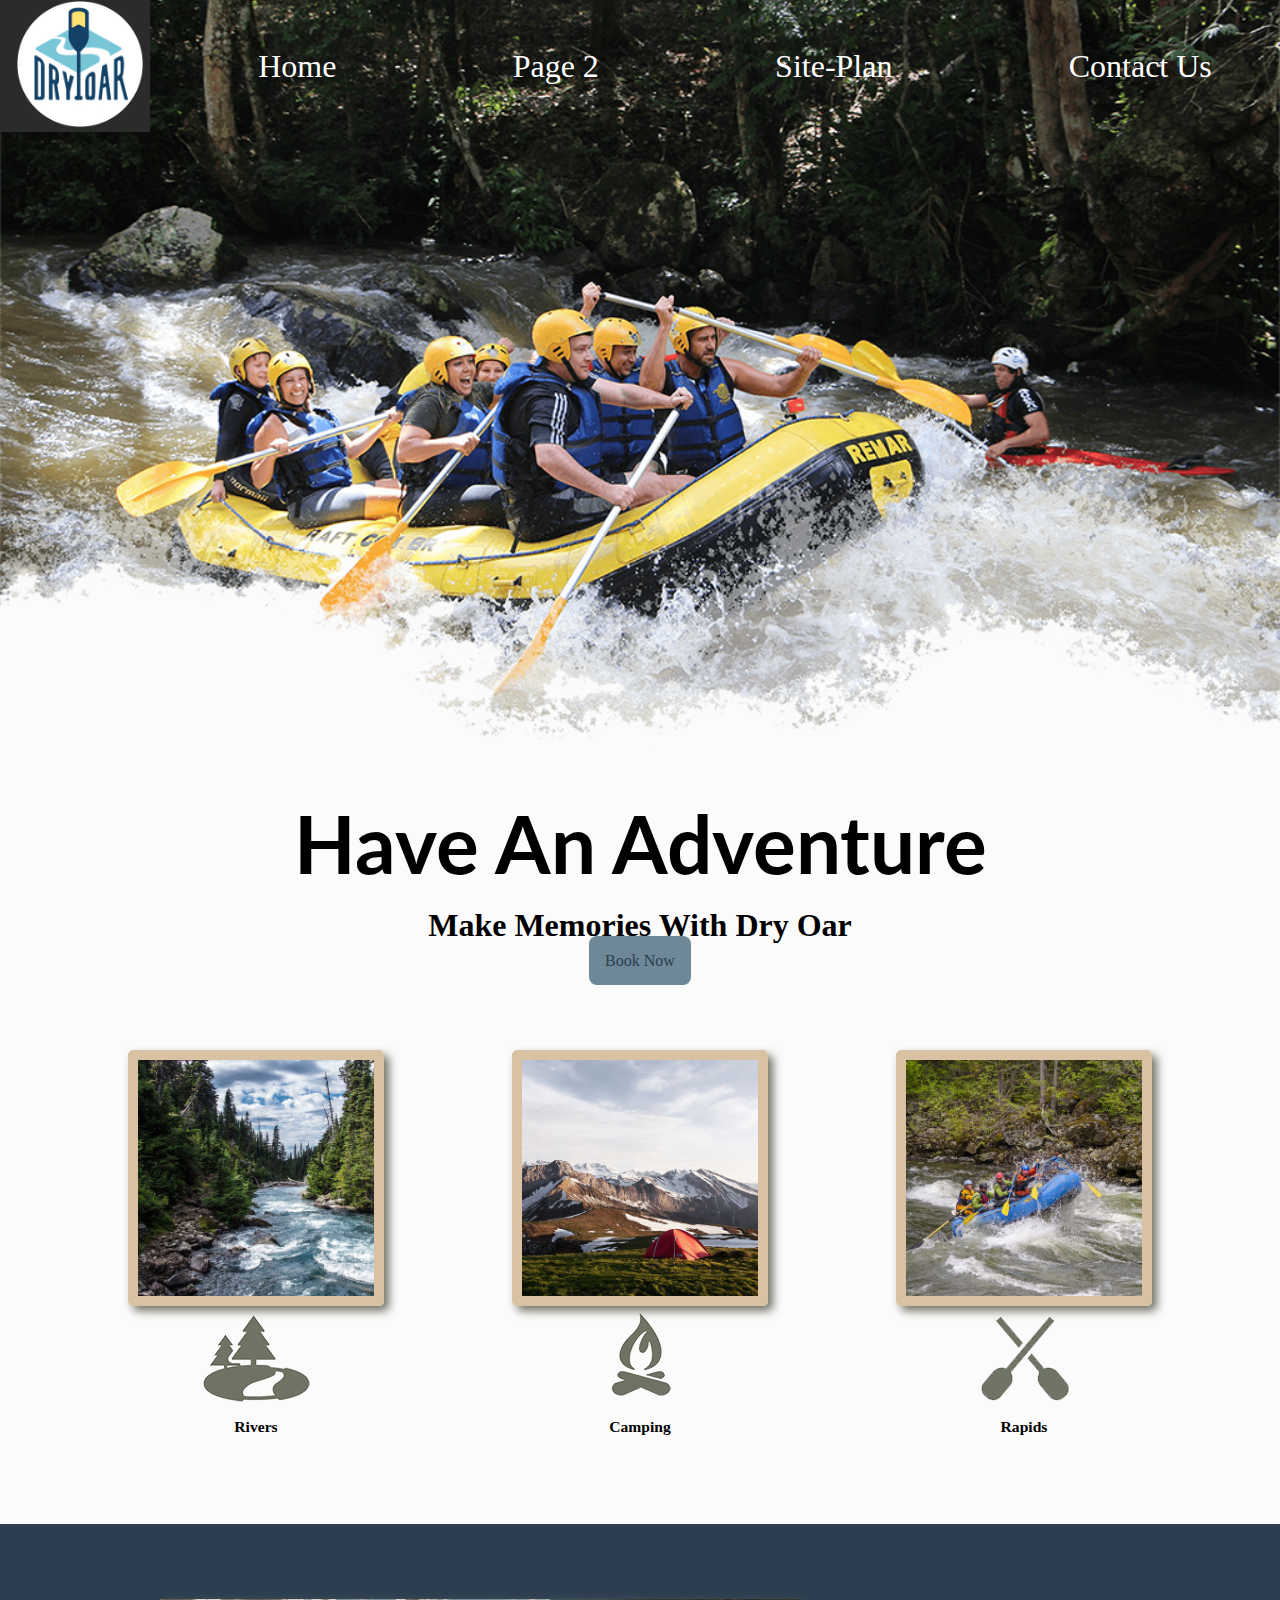
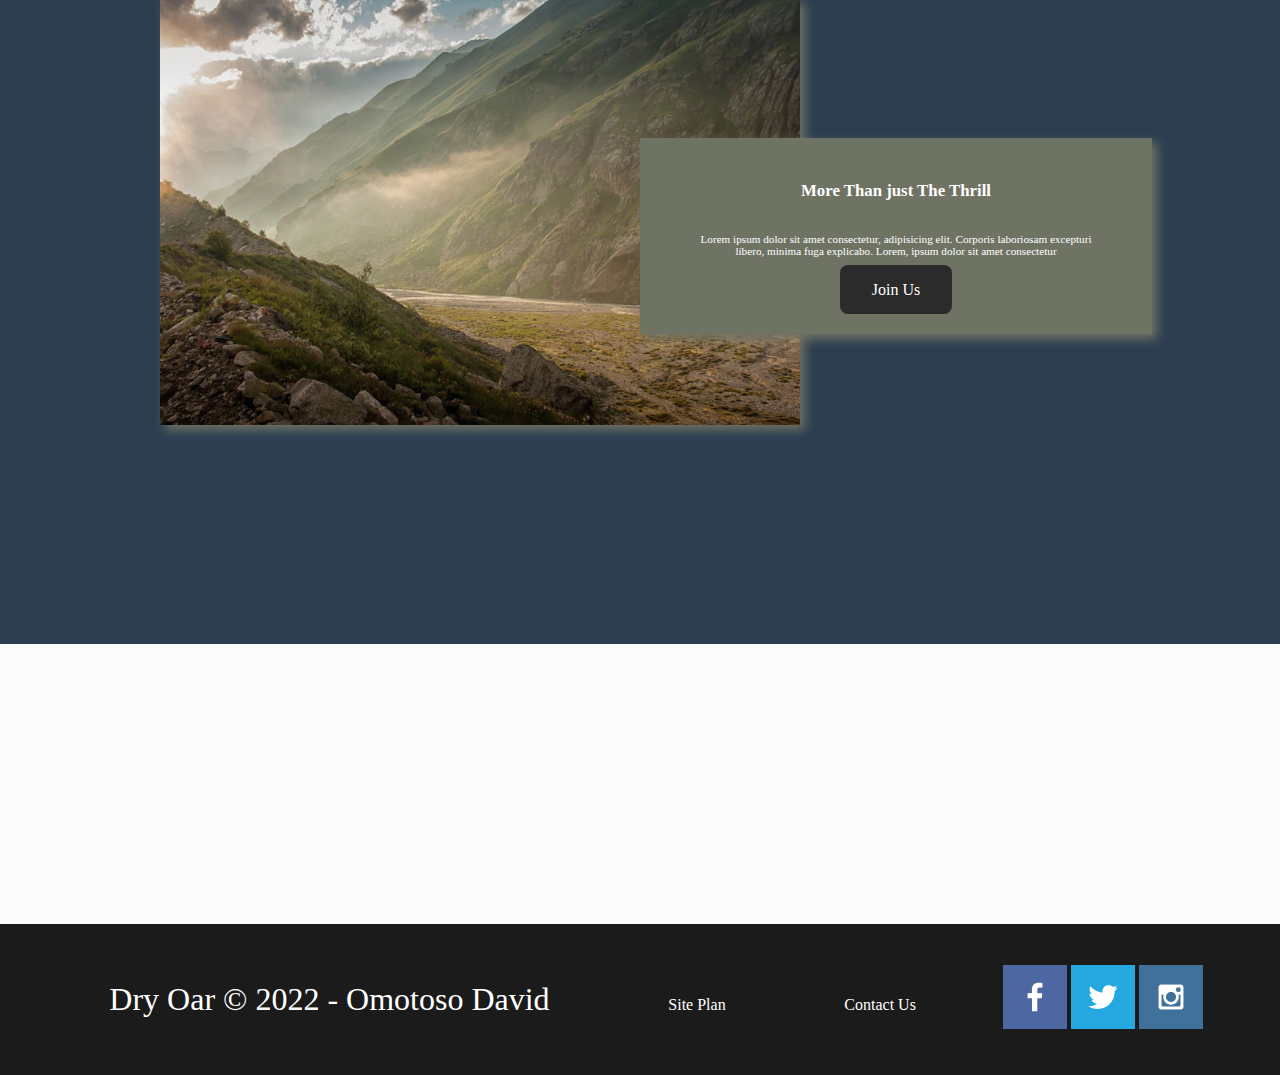
==== commit 84aeb1f7: "started building page 2" ====
--- a/wrr/index.html
+++ b/wrr/index.html
@@ -14,7 +14,7 @@
                               <a id="logo-link" href="index.html"><img src="images/logo.png" alt="Dry Oar Logo" class="logo"></a>
                               <nav>
                                         <a href="index.html">Home</a>
-                                        <a href="#">Page 2</a>
+                                        <a href="page_2.html">Page 2</a>
                                         <a href="site-plan-rafting.html">Site-Plan</a>
                                         <a href="contact-us.html">Contact Us</a>
                                         <!-- <a href=""></a> -->
--- a/wrr/styles/style.css
+++ b/wrr/styles/style.css
@@ -68,7 +68,7 @@
           font-size: 65%;
       }
 header {
-          background-color:rgba(20,30,13, .7);
+          /* background-color:rgba(20,30,13, .7); */
           text-align: left;
           color: var(--headline-color-on-color);
           display: grid;
@@ -89,7 +89,7 @@
 #hero {
     display: grid;
     grid-template-columns: 1fr 3fr 1fr;
-    margin-top: -100px; 
+    margin-top: -200px; 
 }
 
 #hero-box {
@@ -137,7 +137,7 @@
     grid-column: 1/11;
     grid-row: 4/13;
     position: relative;
-    height: 70vh;
+    height: 80vh;
 }
 .mountains {
     width: 100%;
@@ -178,6 +178,11 @@
 .logo {
           width: 8rem;
 }
+
+.page-2 {
+    background-color: #2A2B2A;
+}
+
 .button-box a {
           color: var(--paragraph-color-on-white);
 }
@@ -279,4 +284,32 @@
     footer {
         margin-top: 25px;
     }
-}+}
+
+
+
+/* PAGE 2 */
+.page-2-hero {
+    height: fit-content;
+    border: 1px solid black;
+    padding: 20px;
+}
+
+.hero-2 {
+    height: 50vh;
+    border:2px solid black;
+}
+
+.hero-2-small-box-container {
+    height: fit-content;
+    padding: 100px 0;
+    display: flex;
+    align-items: center;
+    justify-content: space-evenly;
+    border: 2px solid tomato;
+}
+.hero-2-small {
+    height: 300px;
+    width: 250px;
+    border: solid tomato 1px;
+}
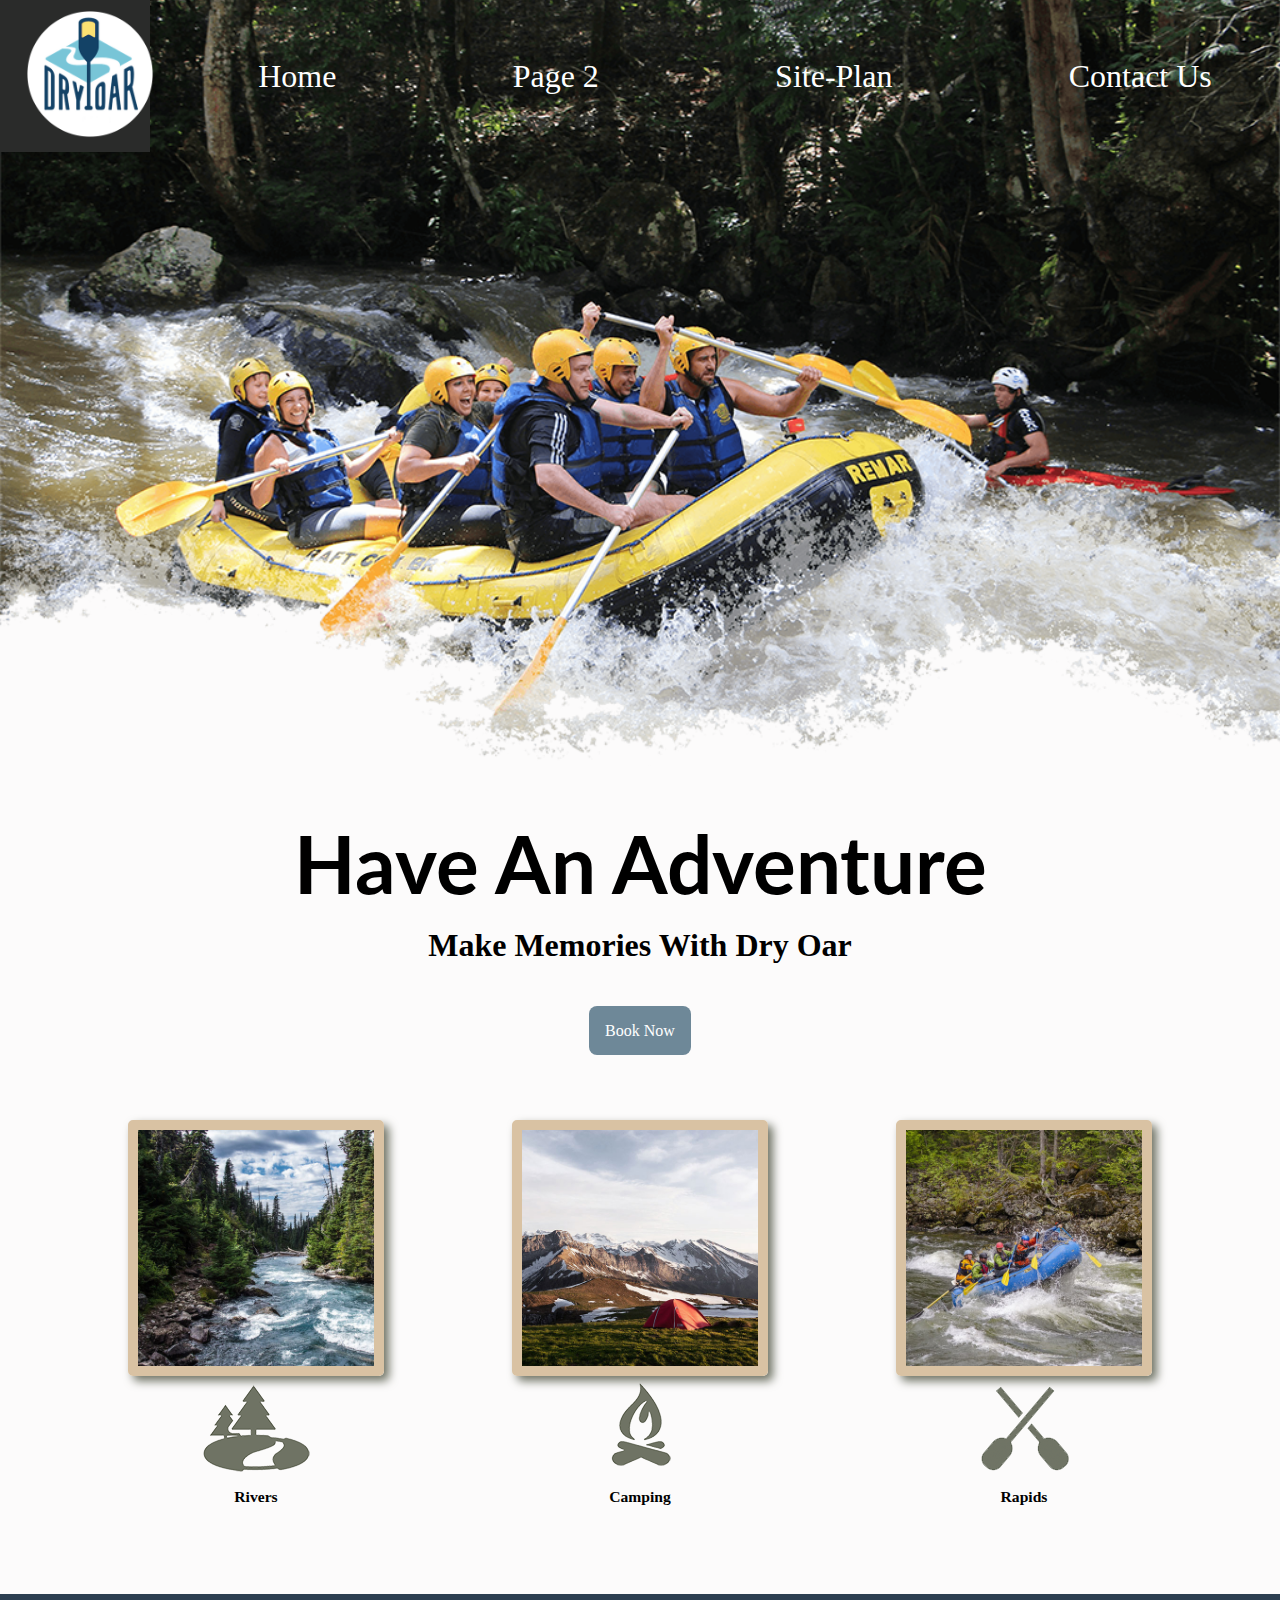
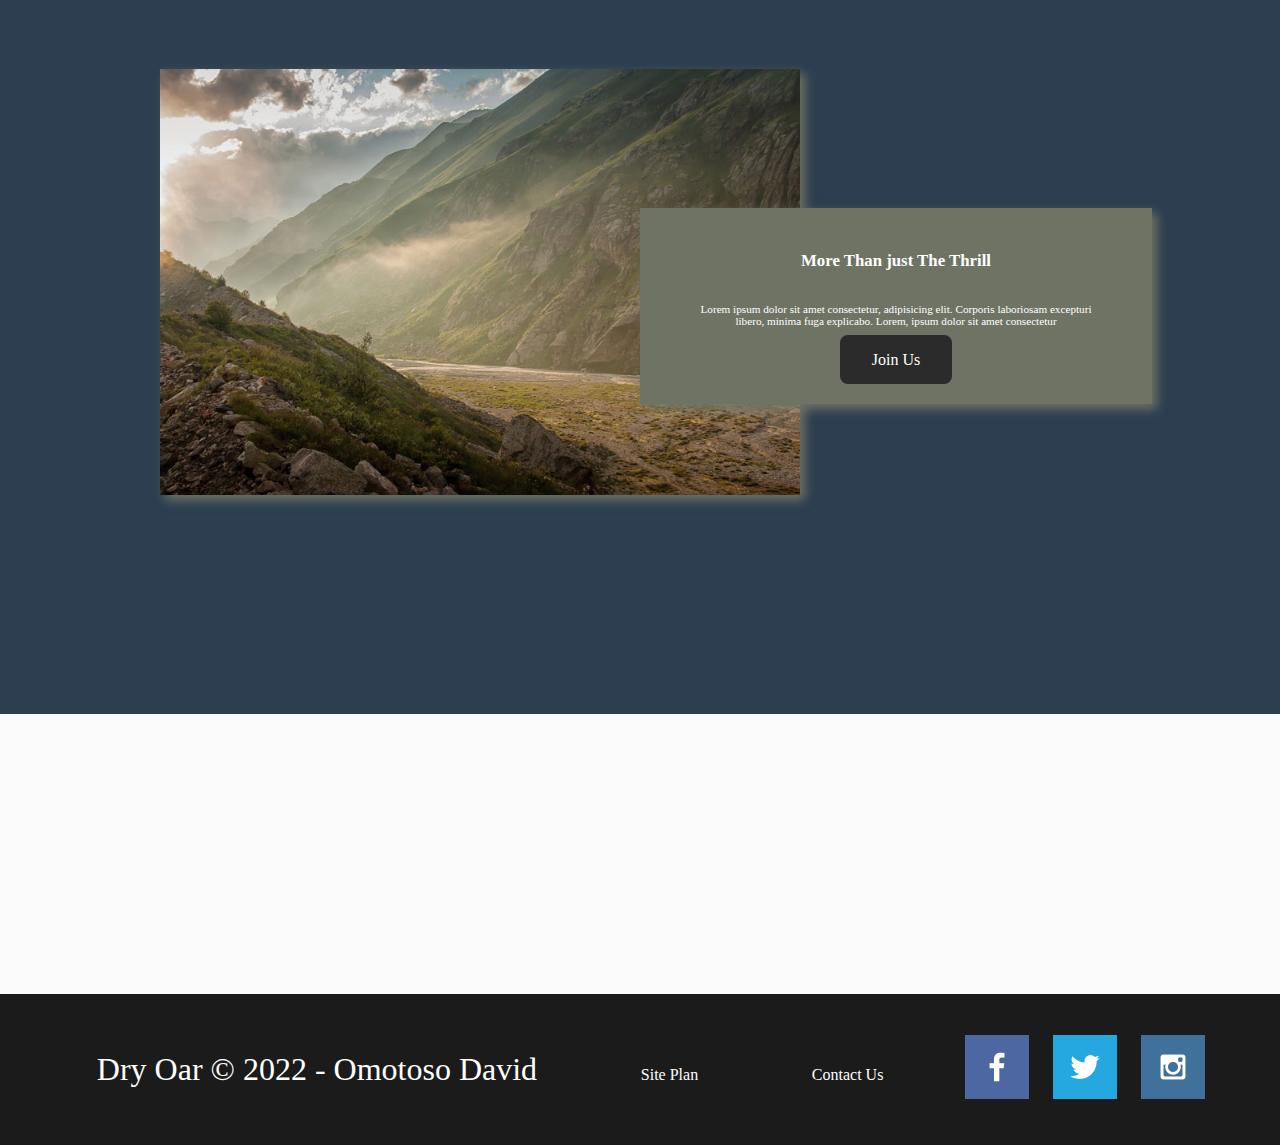
==== commit 918b32c6: "...." ====
--- a/wrr/index.html
+++ b/wrr/index.html
@@ -11,7 +11,8 @@
           <div id="content">
 
                     <header>
-                              <a id="logo-link" href="index.html"><img src="images/logo.png" alt="Dry Oar Logo" class="logo"></a>
+                              <a id="logo-link" href="index.html">
+                                <img src="images/logo.png" alt="Dry Oar Logo" class="logo"></a>
                               <nav>
                                         <a href="index.html">Home</a>
                                         <a href="page_2.html">Page 2</a>
@@ -30,6 +31,7 @@
                     <section id="hero-msg">
                               <h1 class="home-title">Have An Adventure</h1>
                               <h4>Make Memories With Dry Oar</h4>
+
                               <div class="button-box">
                                         <a href="rates.html" class="book">Book Now</a>
                               </div>
--- a/wrr/styles/style.css
+++ b/wrr/styles/style.css
@@ -39,6 +39,7 @@
 a {
           text-decoration: none;
           font-size: 1rem;
+          padding: 10px;
 }
 a:hover {
           background-color: var(--primary-color);
@@ -182,9 +183,12 @@
 .page-2 {
     background-color: #2A2B2A;
 }
-
+.button-box {
+    margin: 50px;
+}
 .button-box a {
           color: var(--paragraph-color-on-white);
+          color: white;
 }
 nav a:hover {
           background-color: black;
@@ -306,10 +310,62 @@
     display: flex;
     align-items: center;
     justify-content: space-evenly;
-    border: 2px solid tomato;
+    /* border: 2px solid tomato; */
 }
 .hero-2-small {
-    height: 300px;
-    width: 250px;
+    height: 400px;
+    width: 330px;
     border: solid tomato 1px;
 }
+.hero-2-small img {
+    height: 100%;
+    width: 100%;
+}
+.page-2-text {
+    display: flex;
+    align-items: center;
+    justify-content: space-evenly;
+}
+.texts {
+    width: 50%;
+    /* border: 1px solid grey; */
+    padding: 80px;
+    height: 500px;
+    font-size: 20px;
+    font-weight: 300;
+    text-align: center;
+    letter-spacing: 2px;
+    word-spacing: 5px;
+    /* text-justify: distribute; */
+}
+
+.page-2-button {
+    font-size: 20px;
+    font-weight: 500;
+    margin-left: 100px;
+    padding: 10px;
+    border: #2A2B2A solid 1px;
+    width: 150px;
+    height: fit-content;
+}
+
+hr{
+    width: 80%;
+    margin: auto;
+    background-color: grey;
+    /* color: gray; */
+    font-weight: 300;
+    font-size: 5px;
+}
+
+.small-margin {
+    margin-top: 0;
+}
+
+.heading-texts {
+    margin-top: 50px;
+    margin-bottom: -50px;
+    text-align: center;
+    font-weight: 400;
+    font-size: 30px;
+}